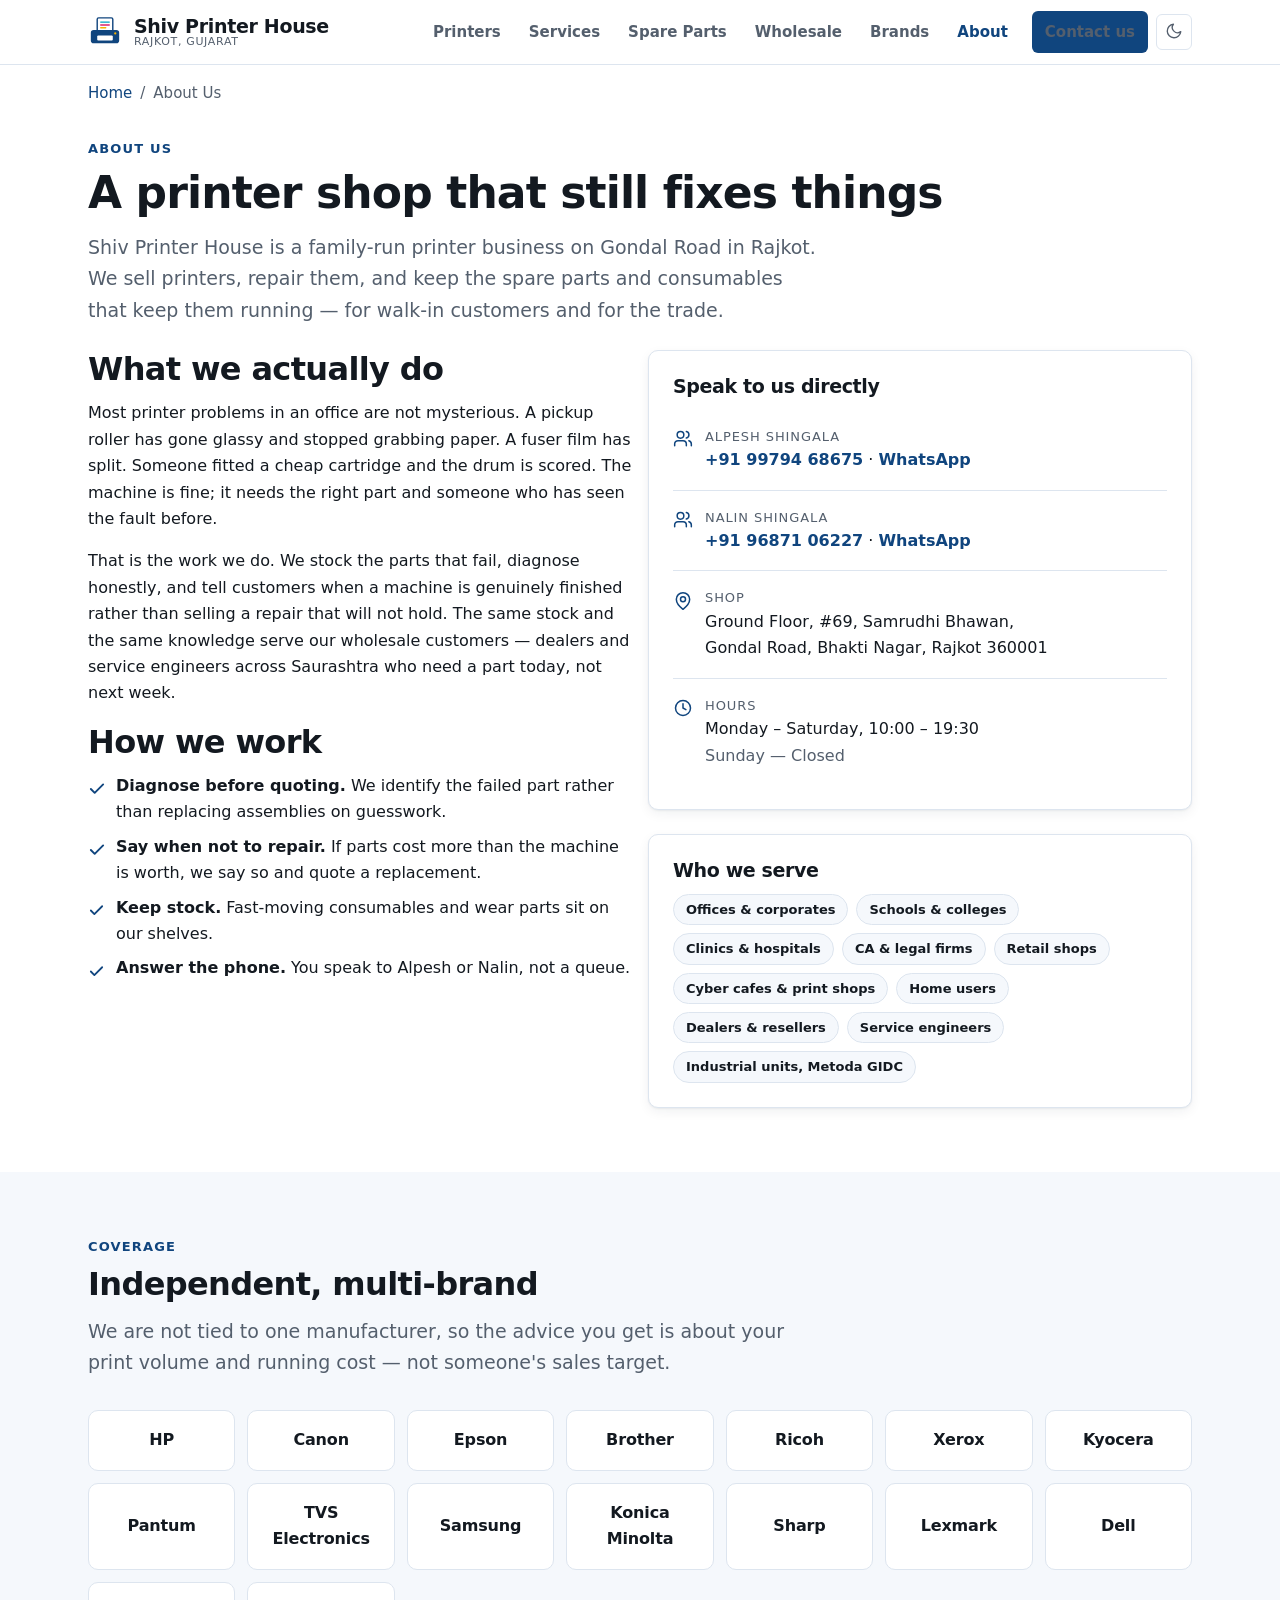
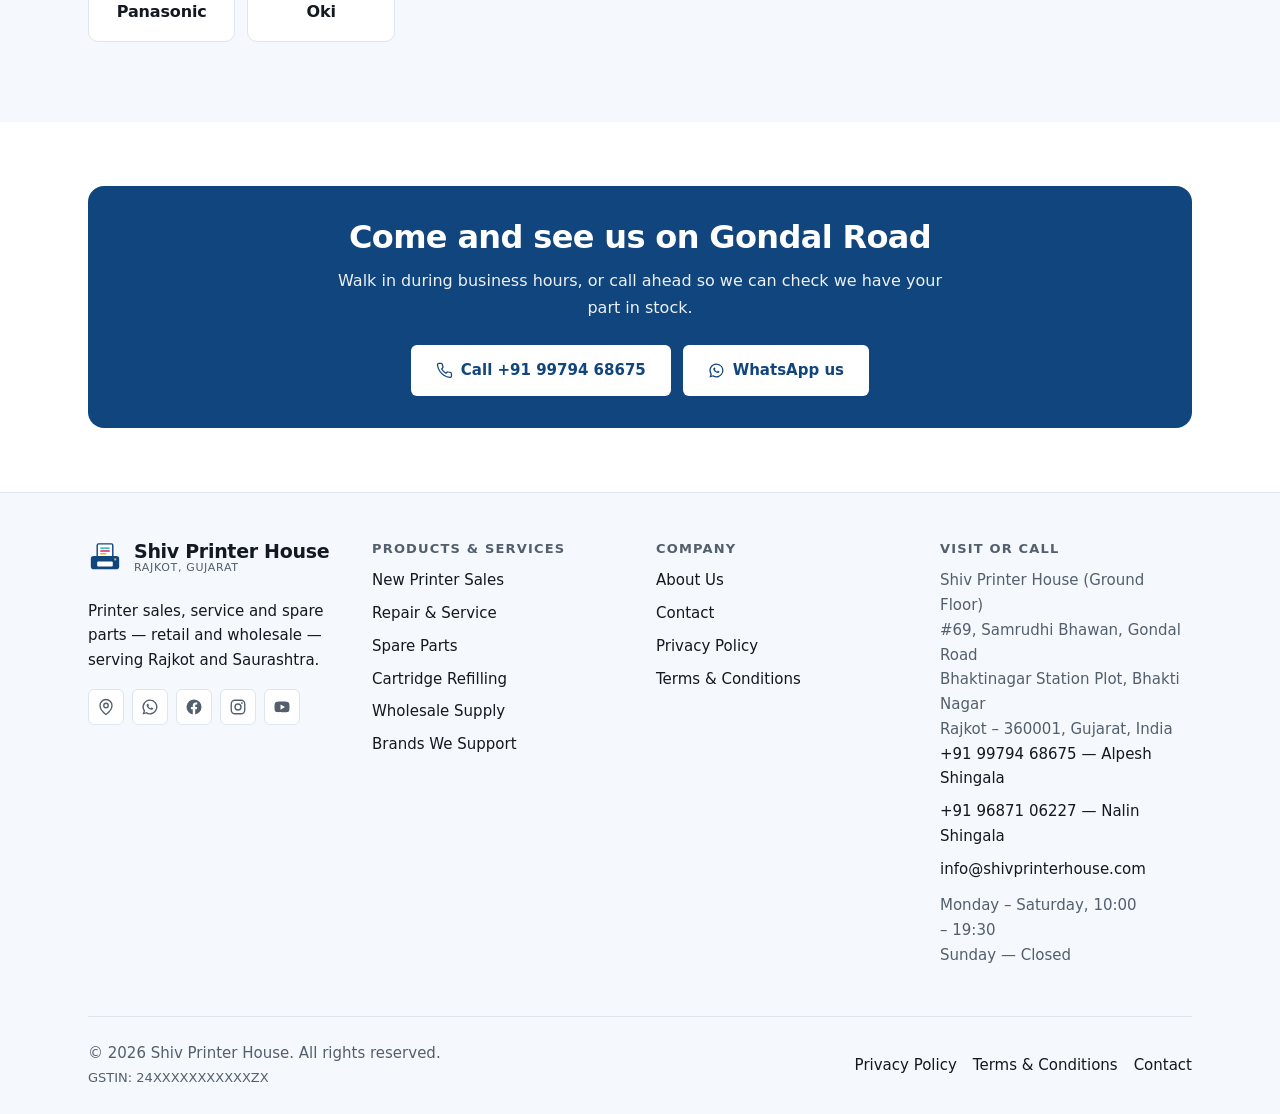
==== about/index.html @ c50b9fbc "Add complete static website for Shiv Printer House Hand-written HTML5 + CSS static site for a printe" ====
<!DOCTYPE html>
<html lang="en-IN">
<head>
<meta charset="utf-8">
<meta name="viewport" content="width=device-width, initial-scale=1">
<title>About Shiv Printer House | Printer Dealer in Rajkot</title>
<meta name="description" content="Family-run printer sales, service and spare parts business on Gondal Road, Rajkot, serving offices, institutions and the wholesale trade in Saurashtra.">
<link rel="canonical" href="https://www.shivprinterhouse.com/about/">
<meta name="robots" content="index, follow, max-image-preview:large, max-snippet:-1">
<meta name="theme-color" content="#10457e" media="(prefers-color-scheme: light)">
<meta name="theme-color" content="#0f1319" media="(prefers-color-scheme: dark)">
<meta name="author" content="Shiv Printer House">
<meta name="geo.region" content="IN-GJ">
<meta name="geo.placename" content="Rajkot">
<meta property="og:type" content="website">
<meta property="og:site_name" content="Shiv Printer House">
<meta property="og:locale" content="en_IN">
<meta property="og:title" content="About Shiv Printer House | Printer Dealer &amp; Service Centre, Rajkot">
<meta property="og:description" content="Family-run printer sales, service and spare parts business on Gondal Road, Rajkot, serving offices, institutions and the wholesale trade in Saurashtra.">
<meta property="og:url" content="https://www.shivprinterhouse.com/about/">
<meta property="og:image" content="https://www.shivprinterhouse.com/assets/images/og-image.jpg">
<meta property="og:image:width" content="1200">
<meta property="og:image:height" content="630">
<meta property="og:image:type" content="image/jpeg">
<meta property="og:image:alt" content="Shiv Printer House, Rajkot &ndash; printer sales, service and spare parts">
<meta name="twitter:card" content="summary_large_image">
<meta name="twitter:title" content="About Shiv Printer House | Printer Dealer &amp; Service Centre, Rajkot">
<meta name="twitter:description" content="Family-run printer sales, service and spare parts business on Gondal Road, Rajkot, serving offices, institutions and the wholesale trade in Saurashtra.">
<meta name="twitter:image" content="https://www.shivprinterhouse.com/assets/images/og-image.jpg">
<meta name="twitter:image:alt" content="Shiv Printer House, Rajkot &ndash; printer sales, service and spare parts">
<link rel="icon" href="../favicon.ico" sizes="32x32">
<link rel="icon" href="../assets/icons/favicon.svg" type="image/svg+xml">
<link rel="apple-touch-icon" href="../assets/icons/apple-touch-icon.png">
<link rel="manifest" href="../manifest.webmanifest">
<link rel="stylesheet" href="../assets/css/style.css">
<script src="../assets/js/site.js" defer></script>
<script type="application/ld+json">
{
  "@context": "https://schema.org",
  "@graph": [
  { "@type": "WebPage", "isPartOf": { "@id": "https://www.shivprinterhouse.com/#website" }, "about": { "@id": "https://www.shivprinterhouse.com/#business" } },
  {
    "@type": "BreadcrumbList",
    "itemListElement": [
      {"@type":"ListItem","position":1,"name":"Home","item":"https://www.shivprinterhouse.com/"},
      {"@type":"ListItem","position":2,"name":"About Us","item":"https://www.shivprinterhouse.com/about/"}
    ]
  }
  ]
}
</script>
</head>
<body>
<a class="skip-link" href="#main">Skip to main content</a>
  <header class="site-header">
    <div class="container header-inner">
      <a class="brand-link" href="../">
        <img src="../assets/icons/logo.svg" alt="" width="34" height="34">
        <span class="brand-name">Shiv Printer House<span class="brand-sub">Rajkot, Gujarat</span></span>
      </a>
      <div class="header-actions">
        <button class="nav-toggle" type="button" aria-expanded="false" aria-controls="site-nav">
          <span>Menu</span>
        </button>
        <nav class="nav" id="site-nav" aria-label="Main">
          <ul class="nav-list">
          <li><a href="../printer-sales/">Printers</a></li>
          <li><a href="../services/">Services</a></li>
          <li><a href="../products/">Spare Parts</a></li>
          <li><a href="../wholesale/">Wholesale</a></li>
          <li><a href="../brands/">Brands</a></li>
          <li><a href="../about/" aria-current="page">About</a></li>
          <li class="nav-cta"><a class="btn btn-sm" href="../contact/">Contact us</a></li>
          </ul>
        </nav>
        <button class="theme-toggle" type="button" aria-pressed="false" aria-label="Switch to dark theme">
          <span class="icon-moon"><svg viewBox="0 0 24 24" fill="none" stroke="currentColor" stroke-width="1.8" stroke-linecap="round" stroke-linejoin="round" aria-hidden="true" focusable="false"><path d="M21 12.8A9 9 0 1 1 11.2 3a7 7 0 0 0 9.8 9.8Z"/></svg></span>
          <span class="icon-sun"><svg viewBox="0 0 24 24" fill="none" stroke="currentColor" stroke-width="1.8" stroke-linecap="round" stroke-linejoin="round" aria-hidden="true" focusable="false"><circle cx="12" cy="12" r="4.5"/><path d="M12 1.5v2M12 20.5v2M4.2 4.2l1.4 1.4M18.4 18.4l1.4 1.4M1.5 12h2M20.5 12h2M4.2 19.8l1.4-1.4M18.4 5.6l1.4-1.4"/></svg></span>
        </button>
      </div>
    </div>
  </header>
<main id="main">
  <nav class="breadcrumb container" aria-label="Breadcrumb">
    <ol>
        <li><a href="../">Home</a></li>
        <li><span aria-current="page">About Us</span></li>
    </ol>
  </nav>
  <div class="container page-head">
    <span class="eyebrow">About us</span>
    <h1>A printer shop that still fixes things</h1>
    <p>Shiv Printer House is a family-run printer business on Gondal Road in Rajkot. We sell printers,
      repair them, and keep the spare parts and consumables that keep them running &mdash; for walk-in
      customers and for the trade.</p>
  </div>

  <section class="pt-0">
    <div class="container">
      <div class="grid grid-2">
        <div>
          <h2>What we actually do</h2>
          <p>Most printer problems in an office are not mysterious. A pickup roller has gone glassy and
            stopped grabbing paper. A fuser film has split. Someone fitted a cheap cartridge and the
            drum is scored. The machine is fine; it needs the right part and someone who has seen the
            fault before.</p>
          <p>That is the work we do. We stock the parts that fail, diagnose honestly, and tell customers
            when a machine is genuinely finished rather than selling a repair that will not hold. The
            same stock and the same knowledge serve our wholesale customers &mdash; dealers and service
            engineers across Saurashtra who need a part today, not next week.</p>

          <h2>How we work</h2>
          <ul class="tick-list">
            <li><strong>Diagnose before quoting.</strong> We identify the failed part rather than
              replacing assemblies on guesswork.</li>
            <li><strong>Say when not to repair.</strong> If parts cost more than the machine is worth,
              we say so and quote a replacement.</li>
            <li><strong>Keep stock.</strong> Fast-moving consumables and wear parts sit on our shelves.</li>
            <li><strong>Answer the phone.</strong> You speak to Alpesh or Nalin, not a queue.</li>
          </ul>
        </div>

        <div>
          <div class="card">
            <h2 class="t-lg">Speak to us directly</h2>
            <div class="contact-row">
              <svg viewBox="0 0 24 24" fill="none" stroke="currentColor" stroke-width="1.8" stroke-linecap="round" stroke-linejoin="round" aria-hidden="true" focusable="false"><path d="M16 20v-2a4 4 0 0 0-4-4H6a4 4 0 0 0-4 4v2"/><circle cx="9" cy="7" r="4"/><path d="M22 20v-2a4 4 0 0 0-3-3.9"/><path d="M16 3.1a4 4 0 0 1 0 7.8"/></svg>
              <div>
                <span class="label">Alpesh Shingala</span>
                <a href="tel:+919979468675">+91 99794 68675</a> &middot;
                <a href="https://wa.me/919979468675" rel="noopener" target="_blank">WhatsApp</a>
              </div>
            </div>
            <div class="contact-row">
              <svg viewBox="0 0 24 24" fill="none" stroke="currentColor" stroke-width="1.8" stroke-linecap="round" stroke-linejoin="round" aria-hidden="true" focusable="false"><path d="M16 20v-2a4 4 0 0 0-4-4H6a4 4 0 0 0-4 4v2"/><circle cx="9" cy="7" r="4"/><path d="M22 20v-2a4 4 0 0 0-3-3.9"/><path d="M16 3.1a4 4 0 0 1 0 7.8"/></svg>
              <div>
                <span class="label">Nalin Shingala</span>
                <a href="tel:+919687106227">+91 96871 06227</a> &middot;
                <a href="https://wa.me/919687106227" rel="noopener" target="_blank">WhatsApp</a>
              </div>
            </div>
            <div class="contact-row">
              <svg viewBox="0 0 24 24" fill="none" stroke="currentColor" stroke-width="1.8" stroke-linecap="round" stroke-linejoin="round" aria-hidden="true" focusable="false"><path d="M20 10c0 6-8 12-8 12s-8-6-8-12a8 8 0 0 1 16 0Z"/><circle cx="12" cy="10" r="3"/></svg>
              <div>
                <span class="label">Shop</span>
                Ground Floor, #69, Samrudhi Bhawan,<br>Gondal Road, Bhakti Nagar, Rajkot 360001
              </div>
            </div>
            <div class="contact-row">
              <svg viewBox="0 0 24 24" fill="none" stroke="currentColor" stroke-width="1.8" stroke-linecap="round" stroke-linejoin="round" aria-hidden="true" focusable="false"><circle cx="12" cy="12" r="9"/><path d="M12 7v5l3.5 2"/></svg>
              <div><span class="label">Hours</span>Monday – Saturday, 10:00 – 19:30<br>
                <span class="muted">Sunday — Closed</span></div>
            </div>
          </div>

          <div class="card mt-5">
            <h2 class="t-lg">Who we serve</h2>
            <ul class="tag-list">
              <li>Offices &amp; corporates</li><li>Schools &amp; colleges</li>
              <li>Clinics &amp; hospitals</li><li>CA &amp; legal firms</li>
              <li>Retail shops</li><li>Cyber cafes &amp; print shops</li>
              <li>Home users</li><li>Dealers &amp; resellers</li>
              <li>Service engineers</li><li>Industrial units, Metoda GIDC</li>
            </ul>
          </div>
        </div>
      </div>
    </div>
  </section>

  <section class="section-alt">
    <div class="container">
      <div class="section-head">
        <span class="eyebrow">Coverage</span>
        <h2>Independent, multi-brand</h2>
        <p>We are not tied to one manufacturer, so the advice you get is about your print volume and
          running cost &mdash; not someone's sales target.</p>
      </div>
      <ul class="brand-grid">
        <li>HP</li>
        <li>Canon</li>
        <li>Epson</li>
        <li>Brother</li>
        <li>Ricoh</li>
        <li>Xerox</li>
        <li>Kyocera</li>
        <li>Pantum</li>
        <li>TVS Electronics</li>
        <li>Samsung</li>
        <li>Konica Minolta</li>
        <li>Sharp</li>
        <li>Lexmark</li>
        <li>Dell</li>
        <li>Panasonic</li>
        <li>Oki</li>
      </ul>
    </div>
  </section>

  <section>
    <div class="container">
      <div class="cta-band">
        <h2>Come and see us on Gondal Road</h2>
        <p>Walk in during business hours, or call ahead so we can check we have your part in stock.</p>
        <div class="btn-group center-x mt-5">
          <a class="btn" href="tel:+919979468675"><svg viewBox="0 0 24 24" fill="none" stroke="currentColor" stroke-width="1.8" stroke-linecap="round" stroke-linejoin="round" aria-hidden="true" focusable="false"><path d="M22 16.9v3a2 2 0 0 1-2.2 2 19.8 19.8 0 0 1-8.6-3.1 19.5 19.5 0 0 1-6-6A19.8 19.8 0 0 1 2.1 4.2 2 2 0 0 1 4.1 2h3a2 2 0 0 1 2 1.7c.1 1 .4 1.9.7 2.8a2 2 0 0 1-.5 2.1L8.1 9.9a16 16 0 0 0 6 6l1.3-1.3a2 2 0 0 1 2.1-.4c.9.3 1.8.6 2.8.7a2 2 0 0 1 1.7 2Z"/></svg>Call +91 99794 68675</a>
          <a class="btn" href="https://wa.me/919979468675" rel="noopener" target="_blank"><svg viewBox="0 0 24 24" fill="currentColor" aria-hidden="true" focusable="false"><path d="M12 2a10 10 0 0 0-8.5 15.3L2 22l4.8-1.4A10 10 0 1 0 12 2Zm0 1.8a8.2 8.2 0 0 1 0 16.4 8.2 8.2 0 0 1-4.2-1.2l-.3-.2-2.8.8.8-2.7-.2-.3A8.2 8.2 0 0 1 12 3.8Zm-3 4c-.2 0-.5.1-.7.3-.3.3-.8.9-.8 1.8 0 1 .7 2 .8 2.1.1.2 1.4 2.3 3.5 3.1 1.7.7 2.2.6 2.6.6.5 0 1.4-.5 1.6-1 .2-.6.2-1 .1-1.1 0-.1-.2-.2-.4-.3l-1.4-.7c-.2 0-.3-.1-.5.1l-.6.8c-.1.2-.3.2-.5.1a6 6 0 0 1-1.7-1 6.6 6.6 0 0 1-1.2-1.5c-.1-.2 0-.3.1-.4l.4-.5.2-.4c0-.2 0-.3-.1-.4l-.6-1.4c-.1-.2-.2-.2-.4-.2Z"/></svg>WhatsApp us</a>
        </div>
      </div>
    </div>
  </section>

</main>
  <footer class="site-footer">
    <div class="container">
      <div class="footer-grid">
        <div>
          <a class="brand-link" href="../">
            <img src="../assets/icons/logo.svg" alt="" width="34" height="34">
            <span class="brand-name">Shiv Printer House<span class="brand-sub">Rajkot, Gujarat</span></span>
          </a>
          <p class="mt-4">Printer sales, service and spare parts &mdash; retail and wholesale &mdash; serving Rajkot and Saurashtra.</p>
          <!-- CONFIG social: profiles are suggested handles. Confirm or replace before launch. -->
          <ul class="social">
            <li><a href="https://maps.app.goo.gl/vSHveZ3JDfV5cDCq6" rel="noopener" target="_blank" title="Google Maps"><span class="sr-only">Find Shiv Printer House on Google Maps</span><svg viewBox="0 0 24 24" fill="none" stroke="currentColor" stroke-width="1.8" stroke-linecap="round" stroke-linejoin="round" aria-hidden="true" focusable="false"><path d="M20 10c0 6-8 12-8 12s-8-6-8-12a8 8 0 0 1 16 0Z"/><circle cx="12" cy="10" r="3"/></svg></a></li>
            <li><a href="https://wa.me/919979468675" rel="noopener" target="_blank" title="WhatsApp"><span class="sr-only">Chat with Shiv Printer House on WhatsApp</span><svg viewBox="0 0 24 24" fill="currentColor" aria-hidden="true" focusable="false"><path d="M12 2a10 10 0 0 0-8.5 15.3L2 22l4.8-1.4A10 10 0 1 0 12 2Zm0 1.8a8.2 8.2 0 0 1 0 16.4 8.2 8.2 0 0 1-4.2-1.2l-.3-.2-2.8.8.8-2.7-.2-.3A8.2 8.2 0 0 1 12 3.8Zm-3 4c-.2 0-.5.1-.7.3-.3.3-.8.9-.8 1.8 0 1 .7 2 .8 2.1.1.2 1.4 2.3 3.5 3.1 1.7.7 2.2.6 2.6.6.5 0 1.4-.5 1.6-1 .2-.6.2-1 .1-1.1 0-.1-.2-.2-.4-.3l-1.4-.7c-.2 0-.3-.1-.5.1l-.6.8c-.1.2-.3.2-.5.1a6 6 0 0 1-1.7-1 6.6 6.6 0 0 1-1.2-1.5c-.1-.2 0-.3.1-.4l.4-.5.2-.4c0-.2 0-.3-.1-.4l-.6-1.4c-.1-.2-.2-.2-.4-.2Z"/></svg></a></li>
            <li><a href="https://www.facebook.com/shivprinterhouse" rel="noopener me" target="_blank" title="Facebook"><span class="sr-only">Shiv Printer House on Facebook</span><svg viewBox="0 0 24 24" fill="currentColor" aria-hidden="true" focusable="false"><path d="M22 12a10 10 0 1 0-11.6 9.9v-7H7.9V12h2.5V9.8c0-2.5 1.5-3.9 3.8-3.9l2.1.2v2.4h-1.2c-1.2 0-1.5.7-1.5 1.5V12h2.6l-.4 2.9h-2.2v7A10 10 0 0 0 22 12Z"/></svg></a></li>
            <li><a href="https://www.instagram.com/shivprinterhouse" rel="noopener me" target="_blank" title="Instagram"><span class="sr-only">Shiv Printer House on Instagram</span><svg viewBox="0 0 24 24" fill="none" stroke="currentColor" stroke-width="1.8" stroke-linecap="round" aria-hidden="true" focusable="false"><rect x="3" y="3" width="18" height="18" rx="5"/><circle cx="12" cy="12" r="4"/><circle cx="17.2" cy="6.8" r="1.2" fill="currentColor" stroke="none"/></svg></a></li>
            <li><a href="https://www.youtube.com/@shivprinterhouse" rel="noopener me" target="_blank" title="Youtube"><span class="sr-only">Shiv Printer House on Youtube</span><svg viewBox="0 0 24 24" fill="currentColor" aria-hidden="true" focusable="false"><path d="M21.6 7.2a2.8 2.8 0 0 0-2-2C17.9 4.8 12 4.8 12 4.8s-5.9 0-7.6.4a2.8 2.8 0 0 0-2 2C2 8.9 2 12 2 12s0 3.1.4 4.8a2.8 2.8 0 0 0 2 2c1.7.4 7.6.4 7.6.4s5.9 0 7.6-.4a2.8 2.8 0 0 0 2-2C22 15.1 22 12 22 12s0-3.1-.4-4.8ZM10 15.5v-7l6 3.5-6 3.5Z"/></svg></a></li>
          </ul>
        </div>
        <div>
          <h2>Products &amp; Services</h2>
          <ul>
            <li><a href="../printer-sales/">New Printer Sales</a></li>
            <li><a href="../services/">Repair &amp; Service</a></li>
            <li><a href="../products/">Spare Parts</a></li>
            <li><a href="../cartridge-refilling/">Cartridge Refilling</a></li>
            <li><a href="../wholesale/">Wholesale Supply</a></li>
            <li><a href="../brands/">Brands We Support</a></li>
          </ul>
        </div>
        <div>
          <h2>Company</h2>
          <ul>
            <li><a href="../about/">About Us</a></li>
            <li><a href="../contact/">Contact</a></li>
            <li><a href="../privacy/">Privacy Policy</a></li>
            <li><a href="../terms/">Terms &amp; Conditions</a></li>
          </ul>
        </div>
        <div>
          <h2>Visit or Call</h2>
          <address>
            Shiv Printer House (Ground Floor)<br>
            #69, Samrudhi Bhawan, Gondal Road<br>
            Bhaktinagar Station Plot, Bhakti Nagar<br>
            Rajkot &ndash; 360001, Gujarat, India
          </address>
          <ul class="mt-3">
            <li><a href="tel:+919979468675">+91 99794 68675</a> &mdash; Alpesh Shingala</li>
            <li><a href="tel:+919687106227">+91 96871 06227</a> &mdash; Nalin Shingala</li>
            <li><a href="mailto:info@shivprinterhouse.com">info@shivprinterhouse.com</a></li>
          </ul>
          <p class="mt-3 muted">Monday – Saturday, 10:00 – 19:30<br>Sunday — Closed</p>
        </div>
      </div>
      <div class="footer-bottom">
        <p class="m-0">&copy; <span>2026</span> Shiv Printer House. All rights reserved.<br>
          <!-- CONFIG gstin: replace with the real 15-digit GSTIN before launch -->
          <small>GSTIN: 24XXXXXXXXXXXZX</small>
        </p>
        <ul>
          <li><a href="../privacy/">Privacy Policy</a></li>
          <li><a href="../terms/">Terms &amp; Conditions</a></li>
          <li><a href="../contact/">Contact</a></li>
        </ul>
      </div>
    </div>
  </footer>
  <nav class="mobile-cta" aria-label="Quick contact">
    <a href="tel:+919979468675"><svg viewBox="0 0 24 24" fill="none" stroke="currentColor" stroke-width="1.8" stroke-linecap="round" stroke-linejoin="round" aria-hidden="true" focusable="false"><path d="M22 16.9v3a2 2 0 0 1-2.2 2 19.8 19.8 0 0 1-8.6-3.1 19.5 19.5 0 0 1-6-6A19.8 19.8 0 0 1 2.1 4.2 2 2 0 0 1 4.1 2h3a2 2 0 0 1 2 1.7c.1 1 .4 1.9.7 2.8a2 2 0 0 1-.5 2.1L8.1 9.9a16 16 0 0 0 6 6l1.3-1.3a2 2 0 0 1 2.1-.4c.9.3 1.8.6 2.8.7a2 2 0 0 1 1.7 2Z"/></svg>Call now</a>
    <a href="https://wa.me/919979468675" rel="noopener" target="_blank"><svg viewBox="0 0 24 24" fill="currentColor" aria-hidden="true" focusable="false"><path d="M12 2a10 10 0 0 0-8.5 15.3L2 22l4.8-1.4A10 10 0 1 0 12 2Zm0 1.8a8.2 8.2 0 0 1 0 16.4 8.2 8.2 0 0 1-4.2-1.2l-.3-.2-2.8.8.8-2.7-.2-.3A8.2 8.2 0 0 1 12 3.8Zm-3 4c-.2 0-.5.1-.7.3-.3.3-.8.9-.8 1.8 0 1 .7 2 .8 2.1.1.2 1.4 2.3 3.5 3.1 1.7.7 2.2.6 2.6.6.5 0 1.4-.5 1.6-1 .2-.6.2-1 .1-1.1 0-.1-.2-.2-.4-.3l-1.4-.7c-.2 0-.3-.1-.5.1l-.6.8c-.1.2-.3.2-.5.1a6 6 0 0 1-1.7-1 6.6 6.6 0 0 1-1.2-1.5c-.1-.2 0-.3.1-.4l.4-.5.2-.4c0-.2 0-.3-.1-.4l-.6-1.4c-.1-.2-.2-.2-.4-.2Z"/></svg>WhatsApp</a>
  </nav>
</body>
</html>
---- assets/css/style.css ----
/* ==========================================================================
   Shiv Printer House — design system
   Semantic-element-first CSS (inspired by oat.ink): native elements are styled
   directly, classes are used only for layout and variants.
   No framework, no build step. Edit this file directly.
   ========================================================================== */

/* --- 1. Design tokens --------------------------------------------------- */

:root {
  /* Brand — deep "ink" blue, with a CMYK accent set used for decorative rules */
  --brand:        #10457e;
  --brand-hover:  #0b3462;
  --brand-ink:    #e8f1fb;
  --cyan:         #00a3c4;
  --magenta:      #d6246e;
  --yellow:       #f5b100;

  /* Neutrals (light theme) */
  --bg:           #ffffff;
  --surface:      #f5f8fc;
  --surface-2:    #eaf0f8;
  --text:         #131920;
  --text-muted:   #545f6d;
  --border:       #dde5ef;
  --shadow:       0 1px 2px rgb(16 33 56 / 6%), 0 4px 12px rgb(16 33 56 / 6%);
  --shadow-lg:    0 2px 4px rgb(16 33 56 / 6%), 0 12px 32px rgb(16 33 56 / 10%);

  /* Feedback */
  --success:      #0d7a4f;
  --success-bg:   #e7f6ee;

  /* Type — system stack: zero network requests, zero font swap shift.
     To self-host a webfont later see docs/MAINTENANCE.md. */
  --font: system-ui, -apple-system, "Segoe UI", Roboto, "Helvetica Neue",
          Arial, "Noto Sans", sans-serif;
  --font-mono: ui-monospace, SFMono-Regular, Menlo, Consolas, monospace;

  /* Fluid type scale */
  --fs-xs:   0.8125rem;
  --fs-sm:   0.9375rem;
  --fs-base: 1rem;
  --fs-lg:   clamp(1.0625rem, 0.4vw + 0.97rem, 1.1875rem);
  --fs-xl:   clamp(1.25rem, 0.6vw + 1.1rem, 1.5rem);
  --fs-2xl:  clamp(1.5rem, 1.2vw + 1.2rem, 2rem);
  --fs-3xl:  clamp(1.875rem, 2.2vw + 1.35rem, 2.75rem);

  /* Spacing scale */
  --sp-1: 0.25rem;
  --sp-2: 0.5rem;
  --sp-3: 0.75rem;
  --sp-4: 1rem;
  --sp-5: 1.5rem;
  --sp-6: 2rem;
  --sp-7: 3rem;
  --sp-8: 4rem;
  --sp-9: 6rem;

  /* Radii + layout */
  --r-sm: 6px;
  --r:    10px;
  --r-lg: 16px;
  --r-pill: 999px;
  --container: 72rem;
  --header-h: 4rem;
}

/* Dark theme. Default follows the OS; the header toggle stamps
   data-theme on <html>, which must win over the media query. */
@media (prefers-color-scheme: dark) {
  :root:not([data-theme="light"]) {
    --brand:      #6aa9e9;
    --brand-hover:#8cbef1;
    --brand-ink:  #10253c;
    --bg:         #0f1319;
    --surface:    #161c24;
    --surface-2:  #1e2632;
    --text:       #e7edf5;
    --text-muted: #9aa7b8;
    --border:     #27303c;
    --shadow:     0 1px 2px rgb(0 0 0 / 40%), 0 4px 12px rgb(0 0 0 / 30%);
    --shadow-lg:  0 2px 4px rgb(0 0 0 / 40%), 0 12px 32px rgb(0 0 0 / 45%);
    --success:    #4ade9f;
    --success-bg: #10291f;
  }
}

:root[data-theme="dark"] {
  --brand:      #6aa9e9;
  --brand-hover:#8cbef1;
  --brand-ink:  #10253c;
  --bg:         #0f1319;
  --surface:    #161c24;
  --surface-2:  #1e2632;
  --text:       #e7edf5;
  --text-muted: #9aa7b8;
  --border:     #27303c;
  --shadow:     0 1px 2px rgb(0 0 0 / 40%), 0 4px 12px rgb(0 0 0 / 30%);
  --shadow-lg:  0 2px 4px rgb(0 0 0 / 40%), 0 12px 32px rgb(0 0 0 / 45%);
  --success:    #4ade9f;
  --success-bg: #10291f;
}

/* --- 2. Reset / base --------------------------------------------------- */

*, *::before, *::after { box-sizing: border-box; }

html {
  -webkit-text-size-adjust: 100%;
  scroll-behavior: smooth;
  scroll-padding-top: calc(var(--header-h) + var(--sp-4));
}

body {
  margin: 0;
  font-family: var(--font);
  font-size: var(--fs-base);
  line-height: 1.65;
  color: var(--text);
  background: var(--bg);
  -moz-osx-font-smoothing: grayscale;
  -webkit-font-smoothing: antialiased;
}

@media (prefers-reduced-motion: reduce) {
  html { scroll-behavior: auto; }
  *, *::before, *::after {
    animation-duration: 0.01ms !important;
    transition-duration: 0.01ms !important;
  }
}

h1, h2, h3, h4 {
  margin: 0 0 var(--sp-3);
  line-height: 1.2;
  font-weight: 650;
  letter-spacing: -0.02em;
  text-wrap: balance;
}

h1 { font-size: var(--fs-3xl); }
h2 { font-size: var(--fs-2xl); }
h3 { font-size: var(--fs-xl); }
h4 { font-size: var(--fs-lg); }

p, ul, ol, dl, table, figure, blockquote { margin: 0 0 var(--sp-4); }
p { text-wrap: pretty; }
:is(h1, h2, h3, h4) + p { margin-top: 0; }

a {
  color: var(--brand);
  text-decoration-thickness: 1px;
  text-underline-offset: 2px;
}
a:hover { color: var(--brand-hover); }

/* Visible focus ring on every interactive element — never remove this. */
:focus-visible {
  outline: 3px solid var(--brand);
  outline-offset: 2px;
  border-radius: var(--r-sm);
}

img, svg, picture, iframe { max-width: 100%; }
img { height: auto; display: block; }

strong, b { font-weight: 650; }
small { font-size: var(--fs-xs); }
hr { border: 0; border-top: 1px solid var(--border); margin: var(--sp-6) 0; }

code, kbd, samp {
  font-family: var(--font-mono);
  font-size: 0.9em;
  background: var(--surface-2);
  padding: 0.15em 0.4em;
  border-radius: var(--r-sm);
}

/* Accessible visually-hidden utility */
.sr-only {
  position: absolute;
  width: 1px; height: 1px;
  padding: 0; margin: -1px;
  overflow: hidden;
  clip-path: inset(50%);
  white-space: nowrap;
}

.skip-link {
  position: absolute;
  left: var(--sp-3);
  top: -100%;
  z-index: 100;
  background: var(--brand);
  color: #fff;
  padding: var(--sp-3) var(--sp-4);
  border-radius: 0 0 var(--r) var(--r);
  font-weight: 600;
  text-decoration: none;
}
.skip-link:focus { top: 0; color: #fff; }

/* --- 3. Layout --------------------------------------------------------- */

.container {
  width: 100%;
  max-width: var(--container);
  margin-inline: auto;
  padding-inline: var(--sp-4);
}
@media (min-width: 40em) { .container { padding-inline: var(--sp-5); } }

section { padding-block: var(--sp-7); }
@media (min-width: 48em) { section { padding-block: var(--sp-8); } }

.section-alt { background: var(--surface); }

.section-head { max-width: 46rem; margin-bottom: var(--sp-6); }
.section-head p { color: var(--text-muted); font-size: var(--fs-lg); margin-bottom: 0; }

.eyebrow {
  display: block;
  font-size: var(--fs-xs);
  font-weight: 700;
  letter-spacing: 0.09em;
  text-transform: uppercase;
  color: var(--brand);
  margin-bottom: var(--sp-2);
}

/* Auto-fitting grid. --min sets the smallest acceptable column width. */
.grid {
  display: grid;
  gap: var(--sp-4);
  grid-template-columns: repeat(auto-fit, minmax(min(var(--min, 17rem), 100%), 1fr));
}
.grid-2 { --min: 22rem; }
.grid-4 { --min: 13rem; }

.stack > * + * { margin-top: var(--sp-4); }
.center { text-align: center; margin-inline: auto; }

/* --- 4. Header + navigation -------------------------------------------
   Progressive enhancement, in this order:

   1. No JavaScript, narrow screen: the nav is a plain wrapped list sitting on
      a second header row. Every link is reachable. The Menu button is hidden
      because nothing could handle a click.
   2. JavaScript, narrow screen: `.js` collapses the nav and reveals the Menu
      button, which site.js turns into a real aria-expanded disclosure.
   3. Any wide screen: the nav is always inline and the button is gone.

   Note: this deliberately does NOT use <details>/<summary>. A closed <details>
   hides its content through the UA shadow-DOM slot, which `display` on the
   children cannot override — the desktop nav would never render.
   --------------------------------------------------------------------- */

.site-header {
  position: sticky;
  top: 0;
  z-index: 50;
  background: color-mix(in srgb, var(--bg) 88%, transparent);
  backdrop-filter: saturate(1.4) blur(10px);
  border-bottom: 1px solid var(--border);
}
@supports not (backdrop-filter: blur(4px)) {
  .site-header { background: var(--bg); }
}

.header-inner {
  display: flex;
  align-items: center;
  justify-content: space-between;
  gap: var(--sp-4);
  min-height: var(--header-h);
}

.brand-link {
  display: inline-flex;
  align-items: center;
  gap: var(--sp-3);
  text-decoration: none;
  color: inherit;
  font-weight: 700;
  letter-spacing: -0.02em;
  flex-shrink: 0;
}
.brand-link:hover { color: inherit; }
.brand-link img { width: 34px; height: 34px; }
.brand-link .brand-name { font-size: var(--fs-lg); line-height: 1.1; }
.brand-link .brand-sub {
  display: block;
  font-size: 0.6875rem;
  font-weight: 500;
  letter-spacing: 0.06em;
  text-transform: uppercase;
  color: var(--text-muted);
}

/* Menu button — only meaningful once JS can operate it */
.nav-toggle {
  display: none;
  align-items: center;
  gap: var(--sp-2);
  cursor: pointer;
  padding: var(--sp-2) var(--sp-3);
  border: 1px solid var(--border);
  border-radius: var(--r-sm);
  font: inherit;
  font-size: var(--fs-sm);
  font-weight: 600;
  color: var(--text);
  background: var(--bg);
}
.js .nav-toggle { display: inline-flex; }
.nav-toggle:hover { background: var(--surface-2); }
.nav-toggle::after {
  content: "";
  width: 0.9em; height: 0.9em;
  background: currentColor;
  /* Hamburger drawn with a mask so it needs no extra HTTP request */
  -webkit-mask: var(--icon-menu) center / contain no-repeat;
          mask: var(--icon-menu) center / contain no-repeat;
}
.nav-toggle[aria-expanded="true"]::after { --icon-menu: var(--icon-close); }

:root {
  --icon-menu: url('data:image/svg+xml;utf8,<svg xmlns="http://www.w3.org/2000/svg" viewBox="0 0 24 24"><path d="M3 6h18M3 12h18M3 18h18" stroke="black" stroke-width="2.2" stroke-linecap="round" fill="none"/></svg>');
  --icon-close: url('data:image/svg+xml;utf8,<svg xmlns="http://www.w3.org/2000/svg" viewBox="0 0 24 24"><path d="M5 5l14 14M19 5L5 19" stroke="black" stroke-width="2.2" stroke-linecap="round" fill="none"/></svg>');
}

.nav-list {
  list-style: none;
  margin: 0;
  padding: var(--sp-3) 0;
  display: flex;
  flex-direction: column;
  gap: var(--sp-1);
}

@media (max-width: 63.99em) {
  /* No-JS fallback: the nav wraps onto its own full-width header row. */
  .header-inner { flex-wrap: wrap; }
  .nav { width: 100%; }
  .nav-list { flex-direction: row; flex-wrap: wrap; gap: var(--sp-1); }

  /* With JS the nav collapses and becomes a dropdown panel. */
  .js .nav { display: none; width: auto; }
  .js .nav.is-open { display: block; }
  .js .nav.is-open .nav-list {
    position: absolute;
    left: 0; right: 0;
    top: 100%;
    flex-direction: column;
    background: var(--bg);
    border-bottom: 1px solid var(--border);
    box-shadow: var(--shadow-lg);
    padding: var(--sp-3) var(--sp-4) var(--sp-4);
    max-height: calc(100dvh - var(--header-h));
    overflow-y: auto;
  }
  .nav-list a {
    display: block;
    padding: var(--sp-3);
    border-radius: var(--r-sm);
    text-decoration: none;
    font-weight: 550;
    color: var(--text);
  }
  .nav-list a:hover { background: var(--surface-2); }
  .nav-list a[aria-current="page"] { color: var(--brand); background: var(--brand-ink); }
  .nav-cta { margin-top: var(--sp-2); }
  /* The generic .nav-list a rule above turns the CTA into a block, which would
     left-align its label. Restore centring. */
  .nav-cta a.btn { display: flex; justify-content: center; }
}

/* Desktop: always-inline nav, no disclosure affordance */
@media (min-width: 64em) {
  .nav-toggle, .js .nav-toggle { display: none; }
  .nav, .js .nav { display: block; }
  .nav-list {
    flex-direction: row;
    align-items: center;
    gap: var(--sp-1);
    padding: 0;
  }
  .nav-list a {
    display: block;
    padding: var(--sp-2) var(--sp-3);
    border-radius: var(--r-sm);
    text-decoration: none;
    color: var(--text-muted);
    font-size: var(--fs-sm);
    font-weight: 550;
    white-space: nowrap;
  }
  .nav-list a:hover { color: var(--text); background: var(--surface-2); }
  .nav-list a[aria-current="page"] { color: var(--brand); }
  .nav-cta { margin-left: var(--sp-2); }
}

/* Theme toggle button in the header */
.theme-toggle {
  display: inline-grid;
  place-items: center;
  width: 2.25rem; height: 2.25rem;
  padding: 0;
  border: 1px solid var(--border);
  border-radius: var(--r-sm);
  background: var(--bg);
  color: var(--text-muted);
  cursor: pointer;
}
.theme-toggle:hover { color: var(--text); background: var(--surface-2); }
.theme-toggle svg { width: 1.125rem; height: 1.125rem; }
/* Show the icon for the theme you would switch TO */
.theme-toggle .icon-sun { display: none; }
:root[data-theme="dark"] .theme-toggle .icon-sun { display: block; }
:root[data-theme="dark"] .theme-toggle .icon-moon { display: none; }
@media (prefers-color-scheme: dark) {
  :root:not([data-theme="light"]) .theme-toggle .icon-sun { display: block; }
  :root:not([data-theme="light"]) .theme-toggle .icon-moon { display: none; }
}
/* Without JS the toggle cannot persist a choice, so it stays invisible until
   site.js adds .js to <html>. visibility (not display) keeps its box in the
   layout from the first paint, so revealing it causes no layout shift. */
.theme-toggle { visibility: hidden; }
.js .theme-toggle { visibility: visible; }

.header-actions { display: flex; align-items: center; gap: var(--sp-2); }

/* --- 5. Buttons -------------------------------------------------------- */

.btn {
  display: inline-flex;
  align-items: center;
  justify-content: center;
  gap: var(--sp-2);
  padding: var(--sp-3) var(--sp-5);
  border: 1px solid transparent;
  border-radius: var(--r-sm);
  background: var(--brand);
  color: #fff;
  font: inherit;
  font-size: var(--fs-sm);
  font-weight: 600;
  text-decoration: none;
  cursor: pointer;
  transition: background-color 0.15s ease, transform 0.1s ease;
}
.btn:hover { background: var(--brand-hover); color: #fff; }
.btn:active { transform: translateY(1px); }
.btn svg { width: 1.125em; height: 1.125em; flex-shrink: 0; }

/* On dark theme the brand colour is light, so button text must flip */
:root[data-theme="dark"] .btn { color: #0f1319; }
:root[data-theme="dark"] .btn:hover { color: #0f1319; }
@media (prefers-color-scheme: dark) {
  :root:not([data-theme="light"]) .btn,
  :root:not([data-theme="light"]) .btn:hover { color: #0f1319; }
}

.btn-outline {
  background: transparent;
  border-color: var(--border);
  color: var(--text);
}
.btn-outline:hover { background: var(--surface-2); border-color: var(--brand); color: var(--text); }
:root[data-theme="dark"] .btn-outline,
:root[data-theme="dark"] .btn-outline:hover { color: var(--text); }
@media (prefers-color-scheme: dark) {
  :root:not([data-theme="light"]) .btn-outline,
  :root:not([data-theme="light"]) .btn-outline:hover { color: var(--text); }
}

.btn-sm { padding: var(--sp-2) var(--sp-4); font-size: var(--fs-xs); }
.btn-block { width: 100%; }
.btn-group { display: flex; flex-wrap: wrap; gap: var(--sp-3); }

/* --- 6. Cards + content blocks ---------------------------------------- */

.card {
  background: var(--bg);
  border: 1px solid var(--border);
  border-radius: var(--r);
  padding: var(--sp-5);
  box-shadow: var(--shadow);
}
.card > :last-child { margin-bottom: 0; }
.card h3 { margin-bottom: var(--sp-2); }
.card p { color: var(--text-muted); font-size: var(--fs-sm); }

a.card { text-decoration: none; color: inherit; display: block; transition: box-shadow .15s, border-color .15s, transform .15s; }
a.card:hover { box-shadow: var(--shadow-lg); border-color: var(--brand); transform: translateY(-2px); color: inherit; }
a.card .more { color: var(--brand); font-weight: 600; font-size: var(--fs-sm); }

.card-icon {
  display: grid;
  place-items: center;
  width: 2.75rem; height: 2.75rem;
  margin-bottom: var(--sp-4);
  border-radius: var(--r-sm);
  background: var(--brand-ink);
  color: var(--brand);
}
.card-icon svg { width: 1.5rem; height: 1.5rem; }

/* CMYK top rule — small nod to print, purely decorative */
.cmyk-rule {
  height: 4px;
  border-radius: var(--r-pill);
  background: linear-gradient(90deg,
    var(--cyan) 0 25%, var(--magenta) 25% 50%,
    var(--yellow) 50% 75%, var(--text) 75% 100%);
}

/* --- 7. Hero ----------------------------------------------------------- */

.hero {
  padding-block: var(--sp-7) var(--sp-7);
  background:
    radial-gradient(60rem 30rem at 15% -10%, var(--brand-ink), transparent 70%),
    var(--bg);
}
@media (min-width: 48em) { .hero { padding-block: var(--sp-8) var(--sp-8); } }

.hero-grid {
  display: grid;
  gap: var(--sp-6);
  align-items: center;
}
@media (min-width: 56em) {
  .hero-grid { grid-template-columns: 1.05fr 0.95fr; gap: var(--sp-7); }
}

.hero p.lede {
  font-size: var(--fs-lg);
  color: var(--text-muted);
  max-width: 34rem;
}

.hero-figure {
  background: var(--surface);
  border: 1px solid var(--border);
  border-radius: var(--r-lg);
  padding: var(--sp-5);
  box-shadow: var(--shadow-lg);
}

/* --- 8. Lists ---------------------------------------------------------- */

.tick-list { list-style: none; padding: 0; }
.tick-list li {
  position: relative;
  padding-left: 1.75rem;
  margin-bottom: var(--sp-2);
}
.tick-list li::before {
  content: "";
  position: absolute;
  left: 0; top: 0.45em;
  width: 1.1em; height: 1.1em;
  background: var(--brand);
  -webkit-mask: var(--icon-check) center / contain no-repeat;
          mask: var(--icon-check) center / contain no-repeat;
}
:root {
  --icon-check: url('data:image/svg+xml;utf8,<svg xmlns="http://www.w3.org/2000/svg" viewBox="0 0 24 24"><path d="M20 6L9 17l-5-5" stroke="black" stroke-width="2.5" stroke-linecap="round" stroke-linejoin="round" fill="none"/></svg>');
}

/* Dense two-column list for long part/model catalogues */
.col-list {
  columns: 2 14rem;
  column-gap: var(--sp-6);
  list-style: none;
  padding: 0;
}
.col-list li {
  padding: var(--sp-2) 0;
  border-bottom: 1px solid var(--border);
  font-size: var(--fs-sm);
  break-inside: avoid;
}

.tag-list { display: flex; flex-wrap: wrap; gap: var(--sp-2); list-style: none; padding: 0; }
.tag-list li {
  padding: var(--sp-1) var(--sp-3);
  border: 1px solid var(--border);
  border-radius: var(--r-pill);
  background: var(--surface);
  font-size: var(--fs-xs);
  font-weight: 550;
}

/* Brand wordmark tiles (text-based: no third-party logo files) */
.brand-grid {
  display: grid;
  gap: var(--sp-3);
  grid-template-columns: repeat(auto-fit, minmax(8.5rem, 1fr));
  list-style: none; padding: 0;
}
.brand-grid li {
  display: grid;
  place-items: center;
  padding: var(--sp-4) var(--sp-3);
  border: 1px solid var(--border);
  border-radius: var(--r);
  background: var(--bg);
  font-weight: 650;
  letter-spacing: -0.01em;
  text-align: center;
}

/* --- 9. Stats / trust bar --------------------------------------------- */

.stats { display: grid; gap: var(--sp-4); grid-template-columns: repeat(auto-fit, minmax(9rem, 1fr)); }
.stats div { text-align: center; }
.stats dt { font-size: var(--fs-xs); color: var(--text-muted); text-transform: uppercase; letter-spacing: 0.07em; }
.stats dd { margin: 0; font-size: var(--fs-2xl); font-weight: 700; letter-spacing: -0.03em; }

/* --- 10. Tables ------------------------------------------------------- */

.table-wrap { overflow-x: auto; border: 1px solid var(--border); border-radius: var(--r); }
table { border-collapse: collapse; width: 100%; font-size: var(--fs-sm); }
caption { text-align: left; padding: var(--sp-3) var(--sp-4); color: var(--text-muted); font-size: var(--fs-sm); }
th, td { padding: var(--sp-3) var(--sp-4); text-align: left; border-bottom: 1px solid var(--border); }
th { background: var(--surface); font-weight: 650; white-space: nowrap; }
tbody tr:last-child td { border-bottom: 0; }

/* --- 11. Forms -------------------------------------------------------- */

form .field { margin-bottom: var(--sp-4); }
label { display: block; font-size: var(--fs-sm); font-weight: 600; margin-bottom: var(--sp-2); }
.hint { display: block; font-weight: 400; color: var(--text-muted); font-size: var(--fs-xs); margin-top: var(--sp-1); }
.req { color: var(--magenta); }

input, select, textarea {
  width: 100%;
  padding: var(--sp-3);
  font: inherit;
  font-size: var(--fs-sm);
  color: var(--text);
  background: var(--bg);
  border: 1px solid var(--border);
  border-radius: var(--r-sm);
}
input:hover, select:hover, textarea:hover { border-color: var(--text-muted); }
input:focus, select:focus, textarea:focus { border-color: var(--brand); }
textarea { min-height: 8rem; resize: vertical; }
::placeholder { color: var(--text-muted); opacity: 1; }

/* --- 12. Contact blocks ----------------------------------------------- */

.contact-row {
  display: flex;
  align-items: flex-start;
  gap: var(--sp-3);
  padding: var(--sp-4) 0;
  border-bottom: 1px solid var(--border);
}
.contact-row:last-child { border-bottom: 0; }
.contact-row svg { width: 1.25rem; height: 1.25rem; color: var(--brand); flex-shrink: 0; margin-top: 0.2em; }
.contact-row .label {
  display: block;
  font-size: var(--fs-xs);
  text-transform: uppercase;
  letter-spacing: 0.07em;
  color: var(--text-muted);
}
.contact-row a { font-weight: 600; text-decoration: none; }
.contact-row a:hover { text-decoration: underline; }

/* Sticky mobile call/WhatsApp bar */
.mobile-cta {
  position: fixed;
  inset: auto 0 0 0;
  z-index: 40;
  display: grid;
  grid-template-columns: 1fr 1fr;
  gap: 1px;
  background: var(--border);
  border-top: 1px solid var(--border);
  box-shadow: 0 -4px 16px rgb(0 0 0 / 8%);
}
.mobile-cta a {
  display: flex;
  align-items: center;
  justify-content: center;
  gap: var(--sp-2);
  padding: var(--sp-3);
  background: var(--bg);
  color: var(--text);
  font-size: var(--fs-sm);
  font-weight: 650;
  text-decoration: none;
}
.mobile-cta svg { width: 1.125rem; height: 1.125rem; color: var(--brand); }
@media (min-width: 48em) { .mobile-cta { display: none; } }
/* Keep the fixed bar from covering the end of the page on small screens */
@media (max-width: 47.99em) { body { padding-bottom: 3.5rem; } }

/* --- 13. Map (click-to-load) ------------------------------------------
   No Google request is made until the visitor opts in, so the default page
   load stays fully first-party. See assets/js/site.js.
   --------------------------------------------------------------------- */

.map-embed {
  position: relative;
  border: 1px solid var(--border);
  border-radius: var(--r);
  overflow: hidden;
  background: var(--surface-2);
  aspect-ratio: 16 / 10;
}
.map-embed iframe { display: block; width: 100%; height: 100%; border: 0; }
.map-consent {
  position: absolute;
  inset: 0;
  display: grid;
  place-content: center;
  justify-items: center;
  gap: var(--sp-3);
  padding: var(--sp-5);
  text-align: center;
  background:
    repeating-linear-gradient(45deg, transparent 0 12px, rgb(128 128 128 / 5%) 12px 24px),
    var(--surface-2);
}
.map-consent p { color: var(--text-muted); font-size: var(--fs-sm); max-width: 26rem; margin: 0; }
.map-embed[data-loaded="true"] .map-consent { display: none; }

/* --- 14. Callouts ----------------------------------------------------- */

.note {
  border: 1px solid var(--border);
  border-left: 4px solid var(--brand);
  border-radius: var(--r-sm);
  background: var(--surface);
  padding: var(--sp-4) var(--sp-5);
}
.note > :last-child { margin-bottom: 0; }

.cta-band {
  background: var(--brand);
  color: #fff;
  border-radius: var(--r-lg);
  padding: var(--sp-6);
  text-align: center;
}
.cta-band h2, .cta-band p { color: #fff; }
.cta-band p { opacity: 0.92; max-width: 40rem; margin-inline: auto; }
.cta-band .btn { background: #fff; color: var(--brand); }
.cta-band .btn:hover { background: var(--brand-ink); color: var(--brand); }
:root[data-theme="dark"] .cta-band { color: #0f1319; }
:root[data-theme="dark"] .cta-band :is(h2, p) { color: #0f1319; }
:root[data-theme="dark"] .cta-band .btn { background: #0f1319; color: var(--brand); }
@media (prefers-color-scheme: dark) {
  :root:not([data-theme="light"]) .cta-band { color: #0f1319; }
  :root:not([data-theme="light"]) .cta-band :is(h2, p) { color: #0f1319; }
  :root:not([data-theme="light"]) .cta-band .btn { background: #0f1319; color: var(--brand); }
}

/* --- 15. Breadcrumbs -------------------------------------------------- */

.breadcrumb { padding-block: var(--sp-4) 0; font-size: var(--fs-sm); }
.breadcrumb ol { list-style: none; display: flex; flex-wrap: wrap; gap: var(--sp-2); padding: 0; margin: 0; }
.breadcrumb li + li::before { content: "/"; margin-right: var(--sp-2); color: var(--text-muted); }
.breadcrumb a { text-decoration: none; }
.breadcrumb a:hover { text-decoration: underline; }
.breadcrumb [aria-current="page"] { color: var(--text-muted); }

.page-head { padding-block: var(--sp-6) var(--sp-5); }
.page-head p { font-size: var(--fs-lg); color: var(--text-muted); max-width: 46rem; margin-bottom: 0; }

/* Long-form prose width for policy pages */
.prose { max-width: 44rem; }
.prose h2 { margin-top: var(--sp-6); }
.prose h3 { margin-top: var(--sp-5); }
.prose ul, .prose ol { padding-left: var(--sp-5); }
.prose li { margin-bottom: var(--sp-2); }

/* --- 16. FAQ (details/summary) ---------------------------------------- */

.faq details {
  border: 1px solid var(--border);
  border-radius: var(--r);
  background: var(--bg);
  margin-bottom: var(--sp-3);
}
.faq summary {
  cursor: pointer;
  padding: var(--sp-4) var(--sp-5);
  font-weight: 600;
  list-style: none;
  display: flex;
  justify-content: space-between;
  gap: var(--sp-4);
  align-items: center;
}
.faq summary::-webkit-details-marker { display: none; }
.faq summary::after {
  content: "+";
  font-size: 1.4em;
  font-weight: 400;
  color: var(--brand);
  line-height: 1;
}
.faq details[open] summary::after { content: "\2212"; }
.faq details[open] summary { border-bottom: 1px solid var(--border); }
.faq .faq-body { padding: var(--sp-4) var(--sp-5); }
.faq .faq-body > :last-child { margin-bottom: 0; }

/* --- 17. Footer ------------------------------------------------------- */

.site-footer {
  background: var(--surface);
  border-top: 1px solid var(--border);
  padding-block: var(--sp-7) var(--sp-5);
  font-size: var(--fs-sm);
}
.footer-grid {
  display: grid;
  gap: var(--sp-6);
  grid-template-columns: repeat(auto-fit, minmax(14rem, 1fr));
  margin-bottom: var(--sp-6);
}
.site-footer h2 {
  font-size: var(--fs-xs);
  text-transform: uppercase;
  letter-spacing: 0.09em;
  color: var(--text-muted);
  margin-bottom: var(--sp-3);
}
.site-footer ul { list-style: none; padding: 0; margin: 0; }
.site-footer li { margin-bottom: var(--sp-2); }
.site-footer a { color: var(--text); text-decoration: none; }
.site-footer a:hover { color: var(--brand); text-decoration: underline; }
.site-footer address { font-style: normal; color: var(--text-muted); }

.footer-bottom {
  display: flex;
  flex-wrap: wrap;
  gap: var(--sp-3) var(--sp-5);
  justify-content: space-between;
  align-items: center;
  padding-top: var(--sp-5);
  border-top: 1px solid var(--border);
  color: var(--text-muted);
}
.footer-bottom ul { display: flex; flex-wrap: wrap; gap: var(--sp-4); }
.footer-bottom li { margin: 0; }

.social {
  display: flex;
  gap: var(--sp-2);
  list-style: none;
  padding: 0;
  margin-top: var(--sp-4);
}
.social a {
  display: grid;
  place-items: center;
  width: 2.25rem; height: 2.25rem;
  border: 1px solid var(--border);
  border-radius: var(--r-sm);
  background: var(--bg);
  color: var(--text-muted);
}
.social a:hover { color: var(--brand); border-color: var(--brand); }
.social svg { width: 1.125rem; height: 1.125rem; }

/* --- 18. Utilities -----------------------------------------------------
   Small single-purpose classes. These exist because the production CSP sets
   `style-src 'self'` with no unsafe-inline, so inline style="" attributes
   would be blocked. Use a class here rather than an inline style.
   --------------------------------------------------------------------- */

.m-0  { margin: 0; }
.mb-0 { margin-bottom: 0; }
.mt-2 { margin-top: var(--sp-2); }
.mt-3 { margin-top: var(--sp-3); }
.mt-4 { margin-top: var(--sp-4); }
.mt-5 { margin-top: var(--sp-5); }
.mt-6 { margin-top: var(--sp-6); }
.mb-5 { margin-bottom: var(--sp-5); }
.my-6 { margin-block: var(--sp-6); }
.pt-0 { padding-top: 0; }

.muted { color: var(--text-muted); }
.t-xs   { font-size: var(--fs-xs); }
.t-sm   { font-size: var(--fs-sm); }
.t-base { font-size: var(--fs-base); }
.t-lg   { font-size: var(--fs-lg); }
.t-xl   { font-size: var(--fs-xl); }

.ta-left  { text-align: left; }
.center-x { justify-content: center; }
.ol-indent { padding-left: var(--sp-5); }
.addr-plain { font-style: normal; }
.grid-min-12 { --min: 12rem; }
.narrow-center { max-width: 44rem; margin-inline: auto; text-align: center; }
.rule-sm { max-width: 8rem; margin: 0 auto var(--sp-6); }

/* --- 19. Print -------------------------------------------------------- */

@media print {
  .site-header, .site-footer, .mobile-cta, .map-embed, .skip-link, .theme-toggle { display: none !important; }
  body { color: #000; background: #fff; padding-bottom: 0; }
  a { text-decoration: underline; }
  a[href^="http"]::after { content: " (" attr(href) ")"; font-size: 0.85em; }
  section { padding-block: var(--sp-4); }
}
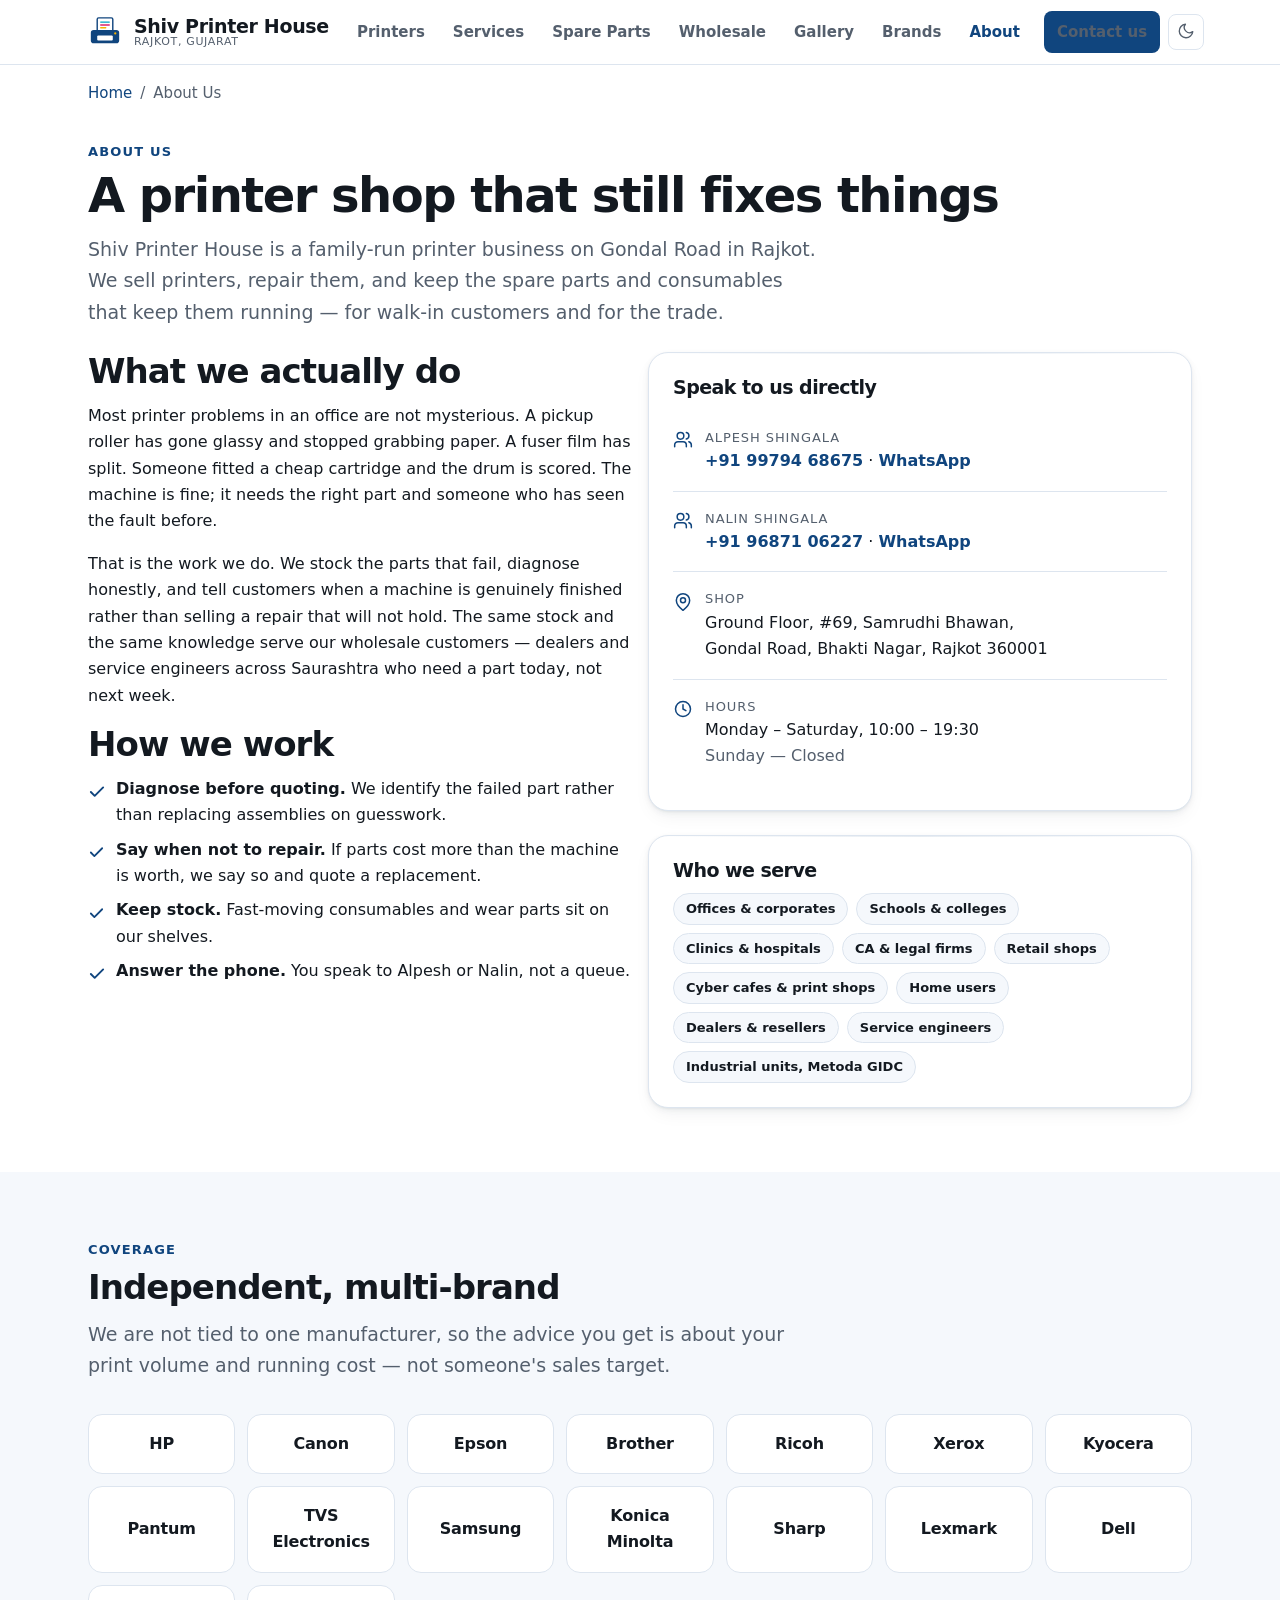
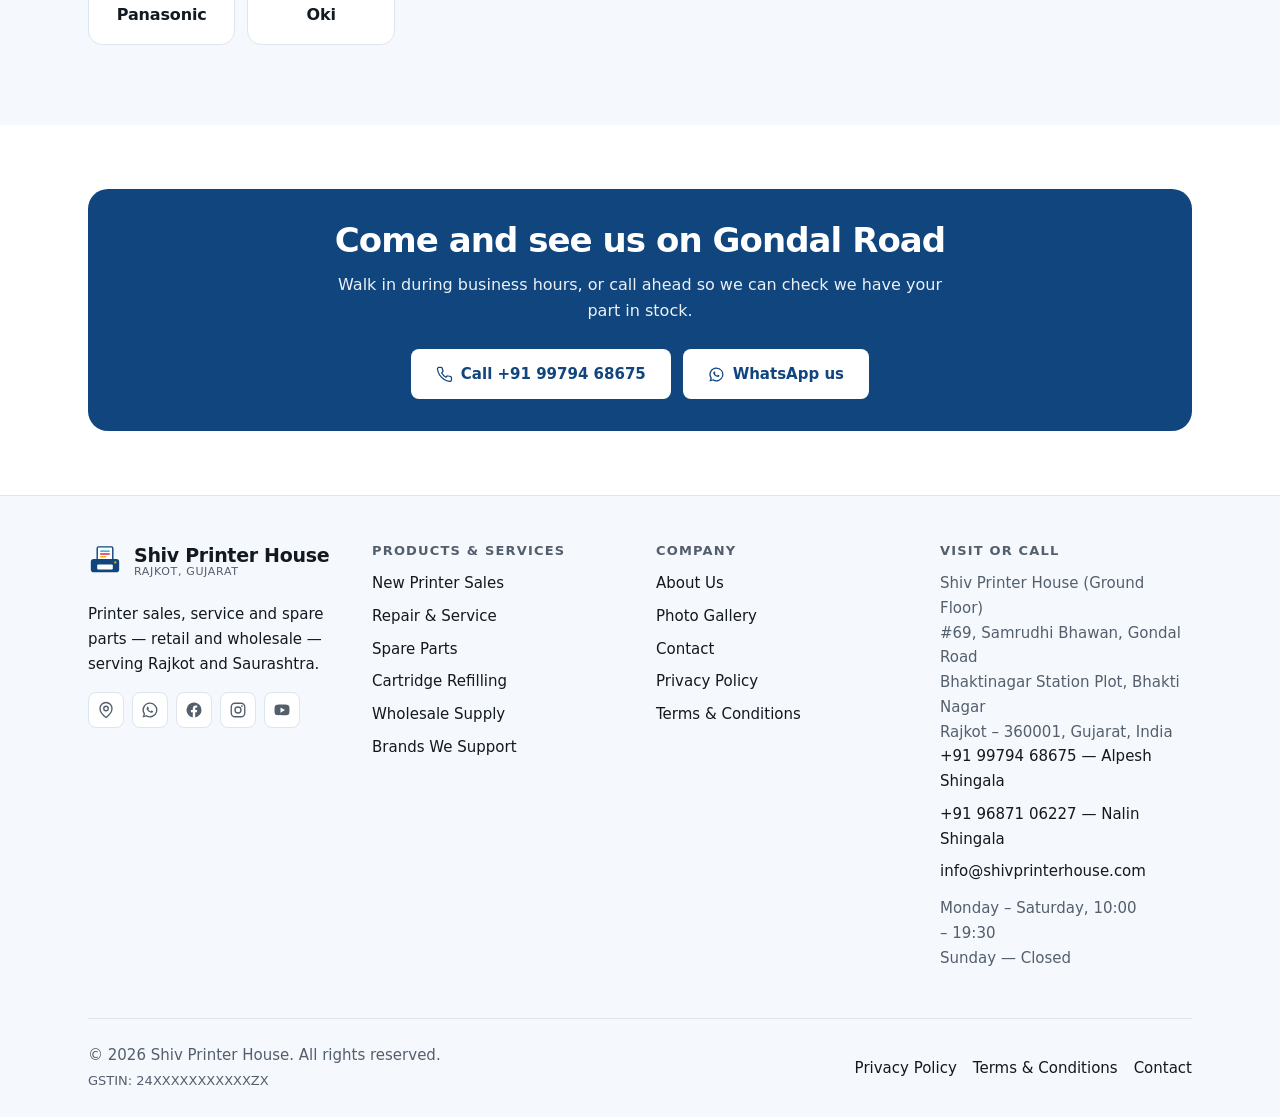
==== commit 06d1ab16: "Modernise the visual design and add an auto-publishing photo gallery Content and information archite" ====
--- a/about/index.html
+++ b/about/index.html
@@ -5,7 +5,7 @@
 <meta name="viewport" content="width=device-width, initial-scale=1">
 <title>About Shiv Printer House | Printer Dealer in Rajkot</title>
 <meta name="description" content="Family-run printer sales, service and spare parts business on Gondal Road, Rajkot, serving offices, institutions and the wholesale trade in Saurashtra.">
-<link rel="canonical" href="https://www.shivprinterhouse.com/about/">
+<link rel="canonical" href="https://shivprinterhouse.com/about/">
 <meta name="robots" content="index, follow, max-image-preview:large, max-snippet:-1">
 <meta name="theme-color" content="#10457e" media="(prefers-color-scheme: light)">
 <meta name="theme-color" content="#0f1319" media="(prefers-color-scheme: dark)">
@@ -17,8 +17,8 @@
 <meta property="og:locale" content="en_IN">
 <meta property="og:title" content="About Shiv Printer House | Printer Dealer &amp; Service Centre, Rajkot">
 <meta property="og:description" content="Family-run printer sales, service and spare parts business on Gondal Road, Rajkot, serving offices, institutions and the wholesale trade in Saurashtra.">
-<meta property="og:url" content="https://www.shivprinterhouse.com/about/">
-<meta property="og:image" content="https://www.shivprinterhouse.com/assets/images/og-image.jpg">
+<meta property="og:url" content="https://shivprinterhouse.com/about/">
+<meta property="og:image" content="https://shivprinterhouse.com/assets/images/og-image.jpg">
 <meta property="og:image:width" content="1200">
 <meta property="og:image:height" content="630">
 <meta property="og:image:type" content="image/jpeg">
@@ -26,7 +26,7 @@
 <meta name="twitter:card" content="summary_large_image">
 <meta name="twitter:title" content="About Shiv Printer House | Printer Dealer &amp; Service Centre, Rajkot">
 <meta name="twitter:description" content="Family-run printer sales, service and spare parts business on Gondal Road, Rajkot, serving offices, institutions and the wholesale trade in Saurashtra.">
-<meta name="twitter:image" content="https://www.shivprinterhouse.com/assets/images/og-image.jpg">
+<meta name="twitter:image" content="https://shivprinterhouse.com/assets/images/og-image.jpg">
 <meta name="twitter:image:alt" content="Shiv Printer House, Rajkot &ndash; printer sales, service and spare parts">
 <link rel="icon" href="../favicon.ico" sizes="32x32">
 <link rel="icon" href="../assets/icons/favicon.svg" type="image/svg+xml">
@@ -38,12 +38,12 @@
 {
   "@context": "https://schema.org",
   "@graph": [
-  { "@type": "WebPage", "isPartOf": { "@id": "https://www.shivprinterhouse.com/#website" }, "about": { "@id": "https://www.shivprinterhouse.com/#business" } },
+  { "@type": "WebPage", "isPartOf": { "@id": "https://shivprinterhouse.com/#website" }, "about": { "@id": "https://shivprinterhouse.com/#business" } },
   {
     "@type": "BreadcrumbList",
     "itemListElement": [
-      {"@type":"ListItem","position":1,"name":"Home","item":"https://www.shivprinterhouse.com/"},
-      {"@type":"ListItem","position":2,"name":"About Us","item":"https://www.shivprinterhouse.com/about/"}
+      {"@type":"ListItem","position":1,"name":"Home","item":"https://shivprinterhouse.com/"},
+      {"@type":"ListItem","position":2,"name":"About Us","item":"https://shivprinterhouse.com/about/"}
     ]
   }
   ]
@@ -68,6 +68,7 @@
           <li><a href="../services/">Services</a></li>
           <li><a href="../products/">Spare Parts</a></li>
           <li><a href="../wholesale/">Wholesale</a></li>
+          <li><a href="../gallery/">Gallery</a></li>
           <li><a href="../brands/">Brands</a></li>
           <li><a href="../about/" aria-current="page">About</a></li>
           <li class="nav-cta"><a class="btn btn-sm" href="../contact/">Contact us</a></li>
@@ -244,6 +245,7 @@
           <h2>Company</h2>
           <ul>
             <li><a href="../about/">About Us</a></li>
+            <li><a href="../gallery/">Photo Gallery</a></li>
             <li><a href="../contact/">Contact</a></li>
             <li><a href="../privacy/">Privacy Policy</a></li>
             <li><a href="../terms/">Terms &amp; Conditions</a></li>
--- a/assets/css/style.css
+++ b/assets/css/style.css
@@ -23,8 +23,20 @@
   --text:         #131920;
   --text-muted:   #545f6d;
   --border:       #dde5ef;
-  --shadow:       0 1px 2px rgb(16 33 56 / 6%), 0 4px 12px rgb(16 33 56 / 6%);
-  --shadow-lg:    0 2px 4px rgb(16 33 56 / 6%), 0 12px 32px rgb(16 33 56 / 10%);
+  /* Layered shadows — several soft steps read as real depth where one hard
+     shadow reads as a 2010-era box. */
+  --shadow-sm:    0 1px 2px rgb(16 33 56 / 5%);
+  --shadow:       0 1px 2px rgb(16 33 56 / 5%), 0 2px 6px rgb(16 33 56 / 5%),
+                  0 8px 20px -6px rgb(16 33 56 / 8%);
+  --shadow-lg:    0 1px 2px rgb(16 33 56 / 5%), 0 4px 12px rgb(16 33 56 / 6%),
+                  0 18px 44px -10px rgb(16 33 56 / 14%);
+  --shadow-xl:    0 2px 4px rgb(16 33 56 / 6%), 0 12px 28px rgb(16 33 56 / 10%),
+                  0 40px 80px -20px rgb(16 33 56 / 22%);
+  /* Brand-tinted glow for elements that should feel lit rather than dropped */
+  --glow:         0 10px 30px -8px rgb(16 69 126 / 32%);
+
+  --surface-3:    #dfe8f4;
+  --ring:         rgb(16 69 126 / 10%);
 
   /* Feedback */
   --success:      #0d7a4f;
@@ -42,8 +54,16 @@
   --fs-base: 1rem;
   --fs-lg:   clamp(1.0625rem, 0.4vw + 0.97rem, 1.1875rem);
   --fs-xl:   clamp(1.25rem, 0.6vw + 1.1rem, 1.5rem);
-  --fs-2xl:  clamp(1.5rem, 1.2vw + 1.2rem, 2rem);
-  --fs-3xl:  clamp(1.875rem, 2.2vw + 1.35rem, 2.75rem);
+  --fs-2xl:  clamp(1.5rem, 1.2vw + 1.2rem, 2.125rem);
+  --fs-3xl:  clamp(2rem, 2.6vw + 1.4rem, 3rem);
+  --fs-4xl:  clamp(2.5rem, 5vw + 1rem, 4.25rem);   /* hero display only */
+
+  /* Motion. Every transition references these so the whole site shares a feel. */
+  --ease:      cubic-bezier(0.22, 0.61, 0.36, 1);
+  --ease-out:  cubic-bezier(0.16, 1, 0.3, 1);
+  --dur-fast:  120ms;
+  --dur:       220ms;
+  --dur-slow:  520ms;
 
   /* Spacing scale */
   --sp-1: 0.25rem;
@@ -57,9 +77,10 @@
   --sp-9: 6rem;
 
   /* Radii + layout */
-  --r-sm: 6px;
-  --r:    10px;
-  --r-lg: 16px;
+  --r-sm: 8px;
+  --r:    14px;
+  --r-lg: 20px;
+  --r-xl: 28px;
   --r-pill: 999px;
   --container: 72rem;
   --header-h: 4rem;
@@ -78,8 +99,16 @@
     --text:       #e7edf5;
     --text-muted: #9aa7b8;
     --border:     #27303c;
-    --shadow:     0 1px 2px rgb(0 0 0 / 40%), 0 4px 12px rgb(0 0 0 / 30%);
-    --shadow-lg:  0 2px 4px rgb(0 0 0 / 40%), 0 12px 32px rgb(0 0 0 / 45%);
+    --surface-3:  #27313f;
+    --ring:       rgb(255 255 255 / 8%);
+    --shadow-sm:  0 1px 2px rgb(0 0 0 / 40%);
+    --shadow:     0 1px 2px rgb(0 0 0 / 40%), 0 2px 6px rgb(0 0 0 / 30%),
+                  0 8px 20px -6px rgb(0 0 0 / 40%);
+    --shadow-lg:  0 1px 2px rgb(0 0 0 / 45%), 0 4px 12px rgb(0 0 0 / 35%),
+                  0 18px 44px -10px rgb(0 0 0 / 55%);
+    --shadow-xl:  0 2px 4px rgb(0 0 0 / 50%), 0 12px 28px rgb(0 0 0 / 45%),
+                  0 40px 80px -20px rgb(0 0 0 / 65%);
+    --glow:       0 10px 30px -8px rgb(106 169 233 / 26%);
     --success:    #4ade9f;
     --success-bg: #10291f;
   }
@@ -95,8 +124,16 @@
   --text:       #e7edf5;
   --text-muted: #9aa7b8;
   --border:     #27303c;
-  --shadow:     0 1px 2px rgb(0 0 0 / 40%), 0 4px 12px rgb(0 0 0 / 30%);
-  --shadow-lg:  0 2px 4px rgb(0 0 0 / 40%), 0 12px 32px rgb(0 0 0 / 45%);
+  --surface-3:  #27313f;
+  --ring:       rgb(255 255 255 / 8%);
+  --shadow-sm:  0 1px 2px rgb(0 0 0 / 40%);
+  --shadow:     0 1px 2px rgb(0 0 0 / 40%), 0 2px 6px rgb(0 0 0 / 30%),
+                0 8px 20px -6px rgb(0 0 0 / 40%);
+  --shadow-lg:  0 1px 2px rgb(0 0 0 / 45%), 0 4px 12px rgb(0 0 0 / 35%),
+                0 18px 44px -10px rgb(0 0 0 / 55%);
+  --shadow-xl:  0 2px 4px rgb(0 0 0 / 50%), 0 12px 28px rgb(0 0 0 / 45%),
+                0 40px 80px -20px rgb(0 0 0 / 65%);
+  --glow:       0 10px 30px -8px rgb(106 169 233 / 26%);
   --success:    #4ade9f;
   --success-bg: #10291f;
 }
@@ -138,10 +175,10 @@
   text-wrap: balance;
 }
 
-h1 { font-size: var(--fs-3xl); }
-h2 { font-size: var(--fs-2xl); }
-h3 { font-size: var(--fs-xl); }
-h4 { font-size: var(--fs-lg); }
+h1 { font-size: var(--fs-3xl); letter-spacing: -0.032em; line-height: 1.08; }
+h2 { font-size: var(--fs-2xl); letter-spacing: -0.028em; line-height: 1.14; }
+h3 { font-size: var(--fs-xl);  letter-spacing: -0.02em; }
+h4 { font-size: var(--fs-lg);  letter-spacing: -0.015em; }
 
 p, ul, ol, dl, table, figure, blockquote { margin: 0 0 var(--sp-4); }
 p { text-wrap: pretty; }
@@ -219,7 +256,9 @@
 .section-head p { color: var(--text-muted); font-size: var(--fs-lg); margin-bottom: 0; }
 
 .eyebrow {
-  display: block;
+  display: inline-flex;
+  align-items: center;
+  gap: var(--sp-2);
   font-size: var(--fs-xs);
   font-weight: 700;
   letter-spacing: 0.09em;
@@ -447,9 +486,11 @@
   font-weight: 600;
   text-decoration: none;
   cursor: pointer;
-  transition: background-color 0.15s ease, transform 0.1s ease;
-}
-.btn:hover { background: var(--brand-hover); color: #fff; }
+  transition: background-color var(--dur) var(--ease),
+              transform var(--dur-fast) var(--ease),
+              box-shadow var(--dur) var(--ease);
+}
+.btn:hover { background: var(--brand-hover); color: #fff; box-shadow: var(--glow); }
 .btn:active { transform: translateY(1px); }
 .btn svg { width: 1.125em; height: 1.125em; flex-shrink: 0; }
 
@@ -481,29 +522,55 @@
 /* --- 6. Cards + content blocks ---------------------------------------- */
 
 .card {
+  position: relative;
   background: var(--bg);
   border: 1px solid var(--border);
-  border-radius: var(--r);
+  border-radius: var(--r-lg);
   padding: var(--sp-5);
   box-shadow: var(--shadow);
+  transition: box-shadow var(--dur) var(--ease),
+              transform var(--dur) var(--ease),
+              border-color var(--dur) var(--ease);
+}
+/* Very slight top highlight, as if lit from above */
+.card::before {
+  content: "";
+  position: absolute;
+  inset: 0 0 auto;
+  height: 1px;
+  border-radius: var(--r-lg) var(--r-lg) 0 0;
+  background: linear-gradient(90deg, transparent, var(--ring), transparent);
+  pointer-events: none;
 }
 .card > :last-child { margin-bottom: 0; }
 .card h3 { margin-bottom: var(--sp-2); }
 .card p { color: var(--text-muted); font-size: var(--fs-sm); }
 
-a.card { text-decoration: none; color: inherit; display: block; transition: box-shadow .15s, border-color .15s, transform .15s; }
-a.card:hover { box-shadow: var(--shadow-lg); border-color: var(--brand); transform: translateY(-2px); color: inherit; }
+a.card { text-decoration: none; color: inherit; display: block; }
+a.card:hover {
+  box-shadow: var(--shadow-lg), var(--glow);
+  border-color: color-mix(in srgb, var(--brand) 45%, var(--border));
+  transform: translateY(-4px);
+  color: inherit;
+}
+a.card .more { transition: gap var(--dur) var(--ease); display: inline-flex; gap: .35em; }
+a.card:hover .more { gap: .7em; }
 a.card .more { color: var(--brand); font-weight: 600; font-size: var(--fs-sm); }
 
 .card-icon {
   display: grid;
   place-items: center;
-  width: 2.75rem; height: 2.75rem;
+  width: 3rem; height: 3rem;
   margin-bottom: var(--sp-4);
-  border-radius: var(--r-sm);
-  background: var(--brand-ink);
+  border-radius: var(--r);
+  background:
+    linear-gradient(150deg, color-mix(in srgb, var(--brand) 14%, transparent), transparent 70%),
+    var(--brand-ink);
+  box-shadow: inset 0 0 0 1px var(--ring);
   color: var(--brand);
-}
+  transition: transform var(--dur) var(--ease);
+}
+a.card:hover .card-icon { transform: scale(1.06) rotate(-2deg); }
 .card-icon svg { width: 1.5rem; height: 1.5rem; }
 
 /* CMYK top rule — small nod to print, purely decorative */
@@ -518,10 +585,36 @@
 /* --- 7. Hero ----------------------------------------------------------- */
 
 .hero {
-  padding-block: var(--sp-7) var(--sp-7);
+  position: relative;
+  isolation: isolate;
+  overflow: hidden;
+  padding-block: var(--sp-8) var(--sp-8);
   background:
-    radial-gradient(60rem 30rem at 15% -10%, var(--brand-ink), transparent 70%),
+    radial-gradient(48rem 28rem at 12% -18%, color-mix(in srgb, var(--cyan) 13%, transparent), transparent 65%),
+    radial-gradient(42rem 26rem at 92% 8%, color-mix(in srgb, var(--brand) 16%, transparent), transparent 62%),
+    radial-gradient(38rem 30rem at 60% 120%, color-mix(in srgb, var(--magenta) 8%, transparent), transparent 60%),
     var(--bg);
+}
+/* Faint engineering grid, drawn in CSS so it costs no request */
+.hero::before {
+  content: "";
+  position: absolute;
+  inset: 0;
+  z-index: -1;
+  background-image:
+    linear-gradient(to right, var(--ring) 1px, transparent 1px),
+    linear-gradient(to bottom, var(--ring) 1px, transparent 1px);
+  background-size: 68px 68px;
+  mask-image: radial-gradient(70% 60% at 50% 0%, #000 20%, transparent 75%);
+  opacity: .7;
+}
+.hero h1 { font-size: var(--fs-4xl); letter-spacing: -0.04em; }
+/* Gradient text on the emphasised span of the headline */
+.hero h1 .accent {
+  background: linear-gradient(120deg, var(--brand), var(--cyan) 90%);
+  -webkit-background-clip: text;
+          background-clip: text;
+  color: transparent;
 }
 @media (min-width: 48em) { .hero { padding-block: var(--sp-8) var(--sp-8); } }
 
@@ -541,11 +634,13 @@
 }
 
 .hero-figure {
-  background: var(--surface);
-  border: 1px solid var(--border);
-  border-radius: var(--r-lg);
-  padding: var(--sp-5);
-  box-shadow: var(--shadow-lg);
+  position: relative;
+  background:
+    linear-gradient(165deg, color-mix(in srgb, var(--bg) 92%, var(--brand)), var(--surface));
+  border: 1px solid var(--border);
+  border-radius: var(--r-xl);
+  padding: var(--sp-6);
+  box-shadow: var(--shadow-xl);
 }
 
 /* --- 8. Lists ---------------------------------------------------------- */
@@ -870,6 +965,253 @@
 .social a:hover { color: var(--brand); border-color: var(--brand); }
 .social svg { width: 1.125rem; height: 1.125rem; }
 
+/* --- 17b. Scroll reveal ------------------------------------------------
+   Elements marked [data-reveal] start slightly offset and fade in when
+   scrolled into view. site.js adds .is-in via IntersectionObserver.
+
+   Three safety properties matter here, because the worst outcome of a reveal
+   animation is content that never appears:
+   - The hidden state is scoped to .reveal-ready, which site.js sets ONLY once it
+     has confirmed IntersectionObserver support and that motion is allowed. No
+     JavaScript, no observer, or reduced motion => content is simply visible.
+   - site.js also runs a failsafe timer that reveals everything after 2s, so a
+     silent observer failure cannot leave the page blank.
+   - Under prefers-reduced-motion the offset is dropped entirely rather than
+     merely shortened, so nothing slides.
+   --------------------------------------------------------------------- */
+
+@media (prefers-reduced-motion: no-preference) {
+  .reveal-ready [data-reveal] {
+    opacity: 0;
+    transform: translateY(18px);
+    transition: opacity var(--dur-slow) var(--ease-out),
+                transform var(--dur-slow) var(--ease-out);
+  }
+  .reveal-ready [data-reveal].is-in { opacity: 1; transform: none; }
+  /* Stagger children of a revealed group */
+  .reveal-ready [data-reveal] > * { transition: inherit; }
+  .reveal-ready [data-reveal-stagger] > * {
+    opacity: 0;
+    transform: translateY(14px);
+    transition: opacity var(--dur-slow) var(--ease-out),
+                transform var(--dur-slow) var(--ease-out);
+  }
+  .reveal-ready [data-reveal-stagger].is-in > * { opacity: 1; transform: none; }
+  .reveal-ready [data-reveal-stagger].is-in > :nth-child(2) { transition-delay: 60ms; }
+  .reveal-ready [data-reveal-stagger].is-in > :nth-child(3) { transition-delay: 120ms; }
+  .reveal-ready [data-reveal-stagger].is-in > :nth-child(4) { transition-delay: 180ms; }
+  .reveal-ready [data-reveal-stagger].is-in > :nth-child(5) { transition-delay: 240ms; }
+  .reveal-ready [data-reveal-stagger].is-in > :nth-child(6) { transition-delay: 300ms; }
+}
+
+/* --- 17c. Bento / asymmetric sections ---------------------------------
+   Breaks the monotony of identical card rows. Cells opt into spans.
+   --------------------------------------------------------------------- */
+
+.bento {
+  display: grid;
+  gap: var(--sp-4);
+  grid-template-columns: 1fr;
+}
+@media (min-width: 40em)  { .bento { grid-template-columns: repeat(2, 1fr); } }
+@media (min-width: 64em)  { .bento { grid-template-columns: repeat(6, 1fr); } }
+
+/* Spans only apply on the 6-column layout */
+@media (min-width: 64em) {
+  .bento > .col-2 { grid-column: span 2; }
+  .bento > .col-3 { grid-column: span 3; }
+  .bento > .col-4 { grid-column: span 4; }
+  .bento > .col-6 { grid-column: span 6; }
+  .bento > .row-2 { grid-row: span 2; }
+}
+
+/* A cell that is mostly a photo */
+.bento-media {
+  position: relative;
+  overflow: hidden;
+  border-radius: var(--r-lg);
+  border: 1px solid var(--border);
+  box-shadow: var(--shadow);
+  min-height: 12rem;
+  display: grid;
+}
+.bento-media > img {
+  grid-area: 1 / 1;
+  width: 100%; height: 100%;
+  object-fit: cover;
+  transition: transform var(--dur-slow) var(--ease-out);
+}
+.bento-media:hover > img { transform: scale(1.04); }
+.bento-media > figcaption {
+  grid-area: 1 / 1;
+  align-self: end;
+  padding: var(--sp-5) var(--sp-4) var(--sp-4);
+  color: #fff;
+  font-size: var(--fs-sm);
+  font-weight: 600;
+  background: linear-gradient(to top, rgb(8 14 22 / 82%), rgb(8 14 22 / 0%));
+}
+
+/* --- 17d. Photo frames + gallery -------------------------------------
+   .frame is the reusable photo container: fixed aspect ratio so images
+   never cause layout shift, and a labelled empty state so the design still
+   reads as intentional before real photos exist.
+   --------------------------------------------------------------------- */
+
+.frame {
+  position: relative;
+  overflow: hidden;
+  border-radius: var(--r-lg);
+  border: 1px solid var(--border);
+  background: var(--surface-2);
+  aspect-ratio: var(--ar, 4 / 3);
+}
+.frame > img {
+  width: 100%; height: 100%;
+  object-fit: cover;
+  transition: transform var(--dur-slow) var(--ease-out);
+}
+.frame.ar-square   { --ar: 1 / 1; }
+.frame.ar-portrait { --ar: 3 / 4; }
+.frame.ar-wide     { --ar: 16 / 9; }
+
+/* Empty-state placeholder: diagonal hatch + label, clearly deliberate */
+.frame-empty {
+  position: absolute;
+  inset: 0;
+  display: grid;
+  place-content: center;
+  justify-items: center;
+  gap: var(--sp-2);
+  padding: var(--sp-4);
+  text-align: center;
+  color: var(--text-muted);
+  font-size: var(--fs-xs);
+  background:
+    repeating-linear-gradient(45deg, transparent 0 10px, var(--ring) 10px 20px),
+    var(--surface-2);
+}
+.frame-empty svg { width: 1.75rem; height: 1.75rem; opacity: .55; }
+
+.gallery {
+  display: grid;
+  gap: var(--sp-3);
+  grid-template-columns: repeat(auto-fill, minmax(min(15rem, 100%), 1fr));
+}
+.gallery > figure { margin: 0; }
+
+/* Each gallery item is a link to the full-size image, so it works with no JS */
+.gallery a {
+  display: block;
+  position: relative;
+  overflow: hidden;
+  border-radius: var(--r);
+  border: 1px solid var(--border);
+  background: var(--surface-2);
+  aspect-ratio: 4 / 3;
+  box-shadow: var(--shadow-sm);
+  transition: box-shadow var(--dur) var(--ease), transform var(--dur) var(--ease);
+}
+.gallery a:hover { box-shadow: var(--shadow-lg); transform: translateY(-3px); }
+.gallery img { width: 100%; height: 100%; object-fit: cover; transition: transform var(--dur-slow) var(--ease-out); }
+.gallery a:hover img { transform: scale(1.05); }
+.gallery figcaption {
+  font-size: var(--fs-xs);
+  color: var(--text-muted);
+  padding-top: var(--sp-2);
+}
+/* Zoom affordance */
+.gallery a::after {
+  content: "";
+  position: absolute;
+  inset: auto var(--sp-2) var(--sp-2) auto;
+  width: 1.75rem; height: 1.75rem;
+  border-radius: var(--r-sm);
+  background: rgb(8 14 22 / 55%) var(--icon-zoom) center / 1rem no-repeat;
+  opacity: 0;
+  transition: opacity var(--dur) var(--ease);
+}
+.gallery a:hover::after, .gallery a:focus-visible::after { opacity: 1; }
+
+:root {
+  --icon-zoom: url('data:image/svg+xml;utf8,<svg xmlns="http://www.w3.org/2000/svg" viewBox="0 0 24 24" fill="none" stroke="white" stroke-width="2.2" stroke-linecap="round"><circle cx="11" cy="11" r="7"/><path d="M20 20l-4.2-4.2M11 8v6M8 11h6"/></svg>');
+}
+
+/* Gallery groups are <section> elements, which would otherwise inherit the
+   global section padding-block and leave huge gaps between groups. */
+.gallery-group { padding-block: 0; }
+.gallery-group + .gallery-group { margin-top: var(--sp-6); }
+.gallery-group h2 { margin-bottom: var(--sp-4); font-size: var(--fs-xl); }
+
+/* --- 17e. Lightbox ---------------------------------------------------
+   A native <dialog>, so focus trapping, Escape and the backdrop come from
+   the browser rather than from script. Without JavaScript the gallery links
+   simply open the image directly.
+   --------------------------------------------------------------------- */
+
+.lightbox {
+  width: min(96vw, 84rem);
+  max-width: none;
+  max-height: 94dvh;
+  padding: 0;
+  border: 0;
+  border-radius: var(--r-lg);
+  background: transparent;
+  overflow: visible;
+}
+.lightbox::backdrop { background: rgb(6 10 16 / 88%); backdrop-filter: blur(3px); }
+.lightbox-inner { display: grid; gap: var(--sp-3); justify-items: center; }
+.lightbox img {
+  max-width: 100%;
+  max-height: 82dvh;
+  width: auto; height: auto;
+  border-radius: var(--r);
+  background: var(--surface-2);
+  box-shadow: var(--shadow-xl);
+}
+.lightbox figcaption {
+  color: #e7edf5;
+  font-size: var(--fs-sm);
+  text-align: center;
+  text-shadow: 0 1px 2px rgb(0 0 0 / 60%);
+}
+.lightbox-bar {
+  position: absolute;
+  top: calc(-1 * var(--sp-6));
+  right: 0;
+  display: flex;
+  gap: var(--sp-2);
+}
+.lightbox button {
+  display: grid;
+  place-items: center;
+  width: 2.5rem; height: 2.5rem;
+  padding: 0;
+  border: 1px solid rgb(255 255 255 / 22%);
+  border-radius: var(--r-sm);
+  background: rgb(255 255 255 / 10%);
+  color: #fff;
+  font: inherit;
+  cursor: pointer;
+  transition: background-color var(--dur) var(--ease);
+}
+.lightbox button:hover { background: rgb(255 255 255 / 22%); }
+.lightbox button svg { width: 1.25rem; height: 1.25rem; }
+.lightbox-nav {
+  position: absolute;
+  inset: 50% 0 auto;
+  transform: translateY(-50%);
+  display: flex;
+  justify-content: space-between;
+  padding-inline: var(--sp-2);
+  pointer-events: none;
+}
+.lightbox-nav button { pointer-events: auto; }
+@media (max-width: 40em) {
+  .lightbox-bar { top: calc(-1 * var(--sp-5)); }
+  .lightbox-nav { inset: auto 0 calc(-1 * var(--sp-6)); transform: none; justify-content: center; gap: var(--sp-3); }
+}
+
 /* --- 18. Utilities -----------------------------------------------------
    Small single-purpose classes. These exist because the production CSP sets
    `style-src 'self'` with no unsafe-inline, so inline style="" attributes
